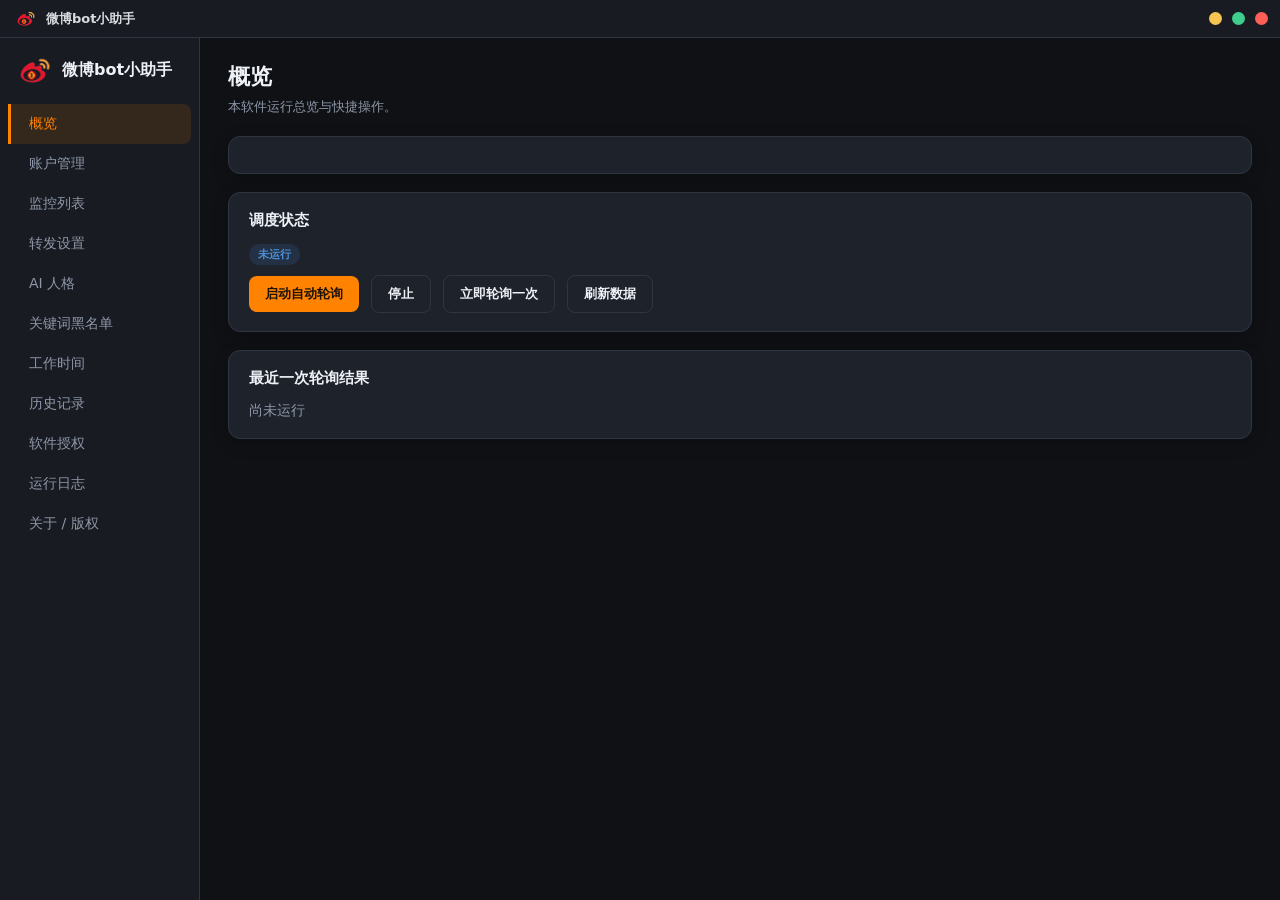
==== ui/index.html @ 836d01da "微博bot小助手" ====
<!DOCTYPE html>
<html lang="zh-CN">
<head>
<meta charset="utf-8">
<meta name="viewport" content="width=device-width, initial-scale=1">
<title>微博bot小助手</title>
<link rel="icon" type="image/png" href="logo.png">
<link rel="stylesheet" href="style.css">
</head>
<body>
<header id="titlebar">
  <div class="titlebar-drag">
    <img src="logo.png" class="titlebar-logo" alt="">
    <span class="titlebar-text">微博bot小助手</span>
  </div>
  <div class="window-controls">
    <span class="wbtn wbtn-min" title="最小化" onclick="windowMinimize()"></span>
    <span class="wbtn wbtn-max" title="最大化 / 还原" onclick="windowToggleMaximize()"></span>
    <span class="wbtn wbtn-close" title="关闭" onclick="windowClose()"></span>
  </div>
</header>
<div id="app">
  <aside id="sidebar">
    <div class="brand">
      <img src="logo.png" class="brand-logo" alt="logo">
      <div>微博bot小助手<small id="verLabel"></small></div>
    </div>
    <div class="nav-item active" data-view="overview">概览</div>
    <div class="nav-item" data-view="accounts">账户管理</div>
    <div class="nav-item" data-view="monitors">监控列表</div>
    <div class="nav-item" data-view="forward">转发设置</div>
    <div class="nav-item" data-view="ai">AI 人格</div>
    <div class="nav-item" data-view="blacklist">关键词黑名单</div>
    <div class="nav-item" data-view="schedule">工作时间</div>
    <div class="nav-item" data-view="history">历史记录</div>
    <div class="nav-item" data-view="license">软件授权</div>
    <div class="nav-item" data-view="logs">运行日志</div>
    <div class="nav-item" data-view="about">关于 / 版权</div>
    <div class="foot" id="copyLabel"></div>
  </aside>

  <main id="main">

    <!-- 概览 -->
    <section class="view active" id="view-overview">
      <h2>概览</h2>
      <p class="sub">本软件运行总览与快捷操作。</p>
      <div class="card">
        <div class="stat-grid" id="statGrid"></div>
      </div>
      <div class="card">
        <h3>调度状态</h3>
        <div class="row" style="margin-bottom:10px;">
          <span id="schedState" class="tag blue">未运行</span>
          <span class="muted" id="schedInfo"></span>
        </div>
        <div class="row">
          <button id="btnStart" onclick="startScheduler()">启动自动轮询</button>
          <button class="ghost" id="btnStop" onclick="stopScheduler()">停止</button>
          <button class="ghost" onclick="manualRun()">立即轮询一次</button>
          <button class="ghost" onclick="refreshAll()">刷新数据</button>
          <span id="licLine"></span>
        </div>
      </div>
      <div class="card">
        <h3>最近一次轮询结果</h3>
        <div id="lastResult" class="muted">尚未运行</div>
      </div>
    </section>

    <!-- 账户管理 -->
    <section class="view" id="view-accounts">
      <h2>账户管理</h2>
      <p class="sub">最多记录 5 个微博账户 Cookie。支持内置浏览器登录自动获取或系统浏览器手动粘贴。</p>
      <div class="card">
        <h3>添加账户</h3>
        <div class="row">
          <label class="field" style="flex:1; min-width:160px;">
            账户备注
            <input id="accName" placeholder="如：我的小号">
          </label>
          <label class="field" style="flex:3; min-width:300px;">
            Cookie（内置登录后自动填入，或手动粘贴）
            <textarea id="accCookie" placeholder="SUB=...; SUBP=...; 完整 Cookie 字符串"></textarea>
          </label>
        </div>
        <div class="row" style="margin-top:12px;">
          <button onclick="openBuiltinLogin()">内置浏览器登录</button>
          <button class="ghost" onclick="openSystemLogin()">系统浏览器登录</button>
          <button class="ghost" onclick="captureCookie()">从内置浏览器获取Cookie</button>
          <button class="ghost" onclick="closeLogin()">关闭登录窗口</button>
          <button onclick="addAccount()">添加账户</button>
        </div>
        <p class="help" id="loginHint">提示：点击「内置浏览器登录」后，在弹出窗口内完成微博登录，再点「获取Cookie」即可自动填入上方文本框。</p>
      </div>
      <div class="card">
        <h3>已记录账户（<span id="accCount">0</span>/5）</h3>
        <div class="row" style="margin-bottom:10px;">
          <button class="ghost" onclick="checkAllAccounts()">检测全部账户</button>
          <span class="muted" style="font-size:12px;">手动或自动（每 5 分钟）检测账户登录态与转发能力</span>
        </div>
        <table>
          <thead><tr><th>昵称（备注）</th><th>添加时间</th><th>最近使用</th><th>状态</th><th>检测时间</th><th>操作</th></tr></thead>
          <tbody id="accList"></tbody>
        </table>
      </div>
    </section>

    <!-- 监控列表 -->
    <section class="view" id="view-monitors">
      <h2>监控列表</h2>
      <p class="sub">填入微博 UID（如 https://weibo.com/u/5789387121 中的 5789387121）。监控数量无上限，添加后自动获取最新昵称并实时检测状态。</p>
      <div class="card">
        <div class="row" style="align-items:flex-end;">
          <label class="field" style="flex:2; min-width:260px;">
            微博 UID
            <input id="monUid" placeholder="例如 5789387121">
          </label>
          <button onclick="addMonitor()">添加监控</button>
          <button class="ghost" onclick="refreshMonitors()">刷新昵称/状态</button>
        </div>
      </div>

      <div class="card mon-refresh-bar">
        <div class="mon-refresh-inner">
          <label class="switch"><input type="checkbox" id="monAutoRefresh"><span class="slider"></span></label>
          <span class="mon-refresh-label">自动刷新昵称/状态</span>
          <span class="muted mon-refresh-hint">停留本页时按间隔自动刷新</span>
          <span style="flex:1;"></span>
          <div class="mon-refresh-input">
            <span class="mon-refresh-input-label">间隔</span>
            <input id="monRefreshMin" type="number" min="1" value="10">
            <span class="mon-refresh-input-unit">分钟</span>
          </div>
          <button class="ghost" onclick="saveMonAutoRefresh()">保存</button>
          <span id="monAutoState" class="muted" style="font-size:12px;"></span>
        </div>
      </div>
      <div class="card">
        <div class="mon-filter-bar">
          <div class="hist-filter-group">
            <label class="field hist-filter-keyword">关键词（昵称/UID）
              <input id="monKeyword" placeholder="输入关键词" oninput="applyMonFilter()">
            </label>
            <label class="field hist-filter-date">状态
              <select id="monStatus" onchange="applyMonFilter()">
                <option value="all">全部</option>
                <option value="online">在线</option>
                <option value="error">异常</option>
                <option value="unknown">未知</option>
              </select>
            </label>
            <label class="field hist-filter-check">
              <span class="hist-check-label">仅看置顶</span>
              <span class="hist-check-box"><input type="checkbox" id="monPinnedOnly" onchange="applyMonFilter()"></span>
            </label>
            <button class="ghost hist-filter-clear" onclick="clearMonFilters()">清空筛选</button>
          </div>
        </div>
        <h3 class="mon-count-title">监控对象（<span id="monCount">0</span>）</h3>
        <div id="monList" class="monitor-list"></div>
        <div id="monPagination" class="mon-pagination"></div>
      </div>
    </section>

    <!-- 转发设置 -->
    <section class="view" id="view-forward">
      <h2>转发设置</h2>
      <p class="sub">核心策略：每轮自动轮询会抓取所有监控对象的最新微博，若本轮存在新微博，则从中随机挑选一条进行转发。</p>
      <div class="card">
        <h3>轮询间隔</h3>
        <div class="row align-end">
          <label class="field" style="width:200px;">
            间隔（分钟）
            <input id="intervalMin" type="number" min="1" value="30">
          </label>
          <button onclick="saveInterval()">保存间隔</button>
        </div>
      </div>
      <div class="card">
        <h3>转发方式</h3>
        <div class="row" style="gap:24px;">
          <div class="row">
            <label class="switch"><input type="checkbox" id="aiSwitch"><span class="slider"></span></label>
            <div>
              <b>AI 增强转发</b>
              <div class="muted" style="font-size:12px;">开启后由内置轻量 AI 根据被转发内容生成转发文案</div>
            </div>
          </div>
          <div>
            <b>普通转发</b>
            <div class="muted" style="font-size:12px;">关闭 AI 时执行纯转发（不带文案）</div>
          </div>
        </div>
        <hr>
        <button onclick="saveForwardMode()">保存转发设置</button>
        <button class="ghost" onclick="forwardRandomNow()">立即转发（随机一条）</button>
        <span class="muted" style="font-size:12px; margin-left:6px;">随机挑选一个监控对象，转发其最新非置顶微博</span>
      </div>
    </section>

    <!-- AI 人格 -->
    <section class="view" id="view-ai">
      <h2>AI 转发人格</h2>
      <p class="sub">内置轻量化内容生成引擎（离线可用，无需联网大模型）。选择人格后，AI 将据此生成符合人设的转发文案。</p>

      <div class="card">
        <h3>选择当前人格</h3>
        <div id="personaList" class="persona-list"></div>
        <div class="row" style="margin-top:14px;">
          <button onclick="savePersona()">保存当前选择</button>
          <span class="muted" style="font-size:12px;">当前已选：<b id="currentPersonaLabel">—</b></span>
        </div>
      </div>

      <div class="card">
        <h3>实时预览</h3>
        <div class="row" style="align-items:stretch;">
          <label class="field" style="flex:1; min-width:260px;">原微博内容
            <textarea id="aiTest" placeholder="粘贴一段微博内容用于预览生成效果">今天开源了一个情感分析的小模型，效果意外地好，分享给大家～</textarea>
          </label>
          <div style="flex:1; min-width:260px; display:flex; flex-direction:column;">
            <label class="field" style="flex:1;">AI 生成转发文案
              <div id="aiPreview" class="ai-preview">点击「生成预览」查看效果</div>
            </label>
          </div>
        </div>
        <div class="row" style="margin-top:14px;">
          <button onclick="previewAI()">生成预览</button>
          <span class="muted" style="font-size:12px;">使用当前已选人格生成</span>
        </div>
      </div>

      <div class="card">
        <h3>自定义人格</h3>
        <p class="help" style="margin:-8px 0 12px;">创建属于你自己的转发风格。每行一条模板，可用 <span class="kbd">{k1}</span> <span class="kbd">{k2}</span> <span class="kbd">{k3}</span> 表示从原文抽取的关键词。</p>
        <div class="row align-end">
          <label class="field" style="width:220px;">人格名称
            <input id="custName" placeholder="如：毒舌点评 / 文艺青年">
          </label>
          <button class="ghost" onclick="saveCustom()">保存自定义人格</button>
        </div>
        <label class="field" style="margin-top:12px;">模板（每行一条，系统会随机挑选）
          <textarea id="custTpl" placeholder="看到{k1}，我只想说{k2}又来了。&#10;{k1}这件事，{k3}就挺离谱的。&#10;关于{k1}，我的评价是：{k2}。"></textarea>
        </label>
      </div>
    </section>

    <!-- 黑名单 -->
    <section class="view" id="view-blacklist">
      <h2>关键词黑名单</h2>
      <p class="sub">转发内容或原微博中出现以下任意关键词时，跳过该条微博不转发。</p>
      <div class="card">
        <div class="row">
          <label class="field" style="flex:1;">
            新增关键词
            <input id="blInput" placeholder="输入关键词后回车或点击添加">
          </label>
          <button onclick="addBlacklist()">添加</button>
        </div>
        <div class="chips" id="blChips" style="margin-top:12px;"></div>
        <button class="ghost" style="margin-top:12px;" onclick="saveBlacklist()">保存黑名单</button>
      </div>
    </section>

    <!-- 工作时间 -->
    <section class="view" id="view-schedule">
      <h2>工作时间</h2>
      <p class="sub">开启后，仅在设定时间段内执行轮询与转发，其余时间自动跳过。</p>
      <div class="card">
        <div class="row" style="justify-content:space-between; align-items:center; gap:16px; flex-wrap:wrap;">
          <div class="row" style="gap:12px;">
            <label class="switch"><input type="checkbox" id="whSwitch"><span class="slider"></span></label>
            <b style="font-size:15px;">启用工作时间限制</b>
          </div>
          <span id="whNow" class="tag blue">当前：—</span>
        </div>
        <hr>
        <div class="row" style="gap:20px; flex-wrap:wrap; align-items:flex-end;">
          <label class="field" style="width:160px;">开始时间
            <input id="whStart" type="time" value="09:00">
          </label>
          <span class="range-arrow">→</span>
          <label class="field" style="width:160px;">结束时间
            <input id="whEnd" type="time" value="23:00">
          </label>
          <button onclick="saveWorkingHours()">保存设置</button>
        </div>
        <div id="whBar" class="time-bar">
          <div class="time-bar-fill" id="whFill"></div>
          <div class="time-bar-now" id="whNowMark" title="当前时间"></div>
        </div>
        <p class="help" style="margin-top:12px;">支持跨天，例如 22:00 - 08:00 表示仅在夜间工作。保存后实时生效。</p>
      </div>
    </section>

    <!-- 历史记录 -->
    <section class="view" id="view-history">
      <h2>历史记录</h2>
      <p class="sub">被监控对象发过的微博（含文字与图片）、本软件转发记录均可查询、筛选、预览图片与导出。</p>
      <div class="card">
        <div class="row" style="margin-bottom:12px; border-bottom:1px solid var(--border); padding-bottom:12px;">
          <button class="ghost" id="btnHistMon" onclick="switchHist('monitored')">被监控微博</button>
          <button class="ghost" id="btnHistFwd" onclick="switchHist('forwards')">转发记录</button>
          <span style="flex:1;"></span>
          <button class="ghost" onclick="exportSelected()" id="btnExportSel" disabled>导出选中(<span id="selCount">0</span>)</button>
          <button class="ghost" onclick="exportFiltered()">导出当前筛选</button>
          <button class="ghost" onclick="exportAll()">导出全部(含图片)</button>
        </div>
        <div class="row" id="histFilters"></div>
      </div>
      <div class="card">
        <div class="hist-toolbar">
          <div class="hist-toolbar-left">
            <h3 id="histTitle">被监控对象发过的微博</h3>
            <label class="hist-select-all-inline">
              <input type="checkbox" id="selAll" onchange="selectAllToggle(this.checked)">
              <span>全选本页</span>
            </label>
          </div>
          <div class="hist-toolbar-right" id="histPagination"></div>
        </div>
        <div id="histBody"></div>
      </div>
    </section>

    <!-- 授权 -->
    <section class="view" id="view-license">
      <h2>软件授权</h2>
      <p class="sub">默认 7 天免费试用；试用期结束后需激活授权方可使用转发功能。</p>

      <div class="card lic-card" id="licStatusCard">
        <div class="lic-status-big">
          <div class="lic-icon" id="licIcon">🔒</div>
          <div class="lic-info">
            <div class="lic-title" id="licTitle">加载中…</div>
            <div class="lic-desc" id="licDesc">请稍候</div>
            <div class="lic-meta" id="licMeta"></div>
          </div>
        </div>
      </div>

      <div class="row" style="align-items:stretch; gap:16px; flex-wrap:wrap;">
        <div class="card" style="flex:1; min-width:320px;">
          <h3>获取授权</h3>
          <p class="help" style="margin:-8px 0 14px;">将 48 位特征码发送给作者，作者用授权机生成密钥后回发给你。</p>
          <label class="field" style="margin-bottom:12px;">本机特征码
            <textarea id="featCode" readonly rows="2" style="font-family:monospace; word-break:break-all;"></textarea>
          </label>
          <div class="row" style="gap:10px;">
            <button onclick="genFeatureCode()">重新生成</button>
            <button class="ghost" onclick="copyFeatureCode()">复制特征码</button>
          </div>
          <div class="muted" style="font-size:12px; margin-top:10px;" id="featValid"></div>
        </div>

        <div class="card" style="flex:1; min-width:320px;">
          <h3>激活授权</h3>
          <p class="help" style="margin:-8px 0 14px;">粘贴作者提供的密钥，点击激活；密钥与当前机器绑定。</p>
          <label class="field" style="margin-bottom:12px;">授权密钥
            <input id="licKey" placeholder="0000-0000-0000-0000-0000" style="font-family:monospace;">
          </label>
          <div class="row" style="gap:10px;">
            <button onclick="activateLicense()">激活</button>
            <button class="ghost danger" onclick="deactivateLicense()">清除授权</button>
          </div>
        </div>
      </div>
    </section>

    <!-- 图片预览浮层 -->
    <div id="imgOverlay" class="overlay" style="display:none;" onclick="closeImgPreview()">
      <div class="overlay-content" onclick="event.stopPropagation()">
        <button class="ghost" onclick="closeImgPreview()" style="float:right;">关闭</button>
        <div style="clear:both;"></div>
        <div id="imgPreviewBox"></div>
      </div>
    </div>

    <!-- 运行日志 -->
    <section class="view" id="view-logs">
      <h2>运行日志</h2>
      <p class="sub">软件运行过程中的操作与错误记录。</p>
      <div class="card">
        <div class="row">
          <button class="ghost" onclick="loadLogs()">刷新日志</button>
          <button class="ghost" onclick="exportKind('logs')">导出日志</button>
          <button class="ghost" onclick="clearLogView()">清空显示</button>
        </div>
        <div id="logView" class="log-box" style="margin-top:12px;"></div>
      </div>
    </section>

    <!-- 关于 -->
    <section class="view" id="view-about">
      <h2>关于 / 版权</h2>
      <p class="sub">软件信息、版权声明与使用须知。</p>
      <div id="aboutCard"></div>
    </section>

  </main>
</div>
<div class="toast" id="toast"></div>
<script src="app.js"></script>
</body>
</html>
---- ui/style.css ----
:root {
  --bg: #0f1115;
  --bg-soft: #181b21;
  --bg-card: #1e222b;
  --bg-input: #252a35;
  --border: #2f3542;
  --text: #eef1f6;
  --text-dim: #8e97a8;
  --accent: #ff8200;
  --accent-2: #4a90d9;
  --green: #3ecf8e;
  --red: #ff5f56;
  --yellow: #f5c451;
  --radius: 12px;
  --shadow: 0 4px 16px rgba(0,0,0,.25);
}
* { box-sizing: border-box; }
html, body {
  margin: 0; padding: 0; height: 100%;
  background: var(--bg); color: var(--text);
  font-family: "Segoe UI", "Microsoft YaHei", system-ui, sans-serif;
  font-size: 14px;
}

/* 滚动条 - 与暗色主题保持一致 */
::-webkit-scrollbar { width: 8px; height: 8px; }
::-webkit-scrollbar-track { background: var(--bg-soft); border-radius: 4px; }
::-webkit-scrollbar-thumb { background: var(--border); border-radius: 4px; }
::-webkit-scrollbar-thumb:hover { background: var(--text-dim); }
::-webkit-scrollbar-corner { background: var(--bg-soft); }
body { display: flex; flex-direction: column; height: 100vh; overflow: hidden; }
#app { display: flex; flex: 1; overflow: hidden; }

/* 标题栏（无边框窗口） */
#titlebar {
  height: 38px; flex-shrink: 0;
  background: var(--bg-soft); border-bottom: 1px solid var(--border);
  display: flex; align-items: center; justify-content: space-between;
  padding: 0 12px 0 16px;
  -webkit-app-region: drag; app-region: drag;
}
.titlebar-drag {
  display: flex; align-items: center; gap: 10px;
  color: var(--text); font-size: 13px; font-weight: 600;
  -webkit-app-region: drag; app-region: drag;
  user-select: none;
}
.titlebar-logo { width: 20px; height: 20px; border-radius: 5px; pointer-events: none; }
.titlebar-text { opacity: .9; pointer-events: none; user-select: none; }
.window-controls {
  display: flex; align-items: center; gap: 10px;
  -webkit-app-region: no-drag; app-region: no-drag;
}
.wbtn {
  width: 13px; height: 13px; border-radius: 50%; cursor: pointer;
  transition: .15s; position: relative;
  -webkit-app-region: no-drag; app-region: no-drag;
  display: flex; align-items: center; justify-content: center;
}
.wbtn::after {
  content: ""; position: absolute; inset: 0; border-radius: 50%;
  background: rgba(0,0,0,.25); opacity: 0; transition: .15s;
}
.wbtn:hover::after { opacity: 1; }
.wbtn::before {
  content: ""; position: relative; z-index: 1;
  color: rgba(0,0,0,.7); font-size: 10px; line-height: 1;
  font-weight: 700; opacity: 0; transition: .15s;
  text-align: center;
}
.wbtn:hover::before { opacity: 1; }
.wbtn-min { background: #f5c451; }
.wbtn-min::before { content: "−"; margin-top: 1px; }
.wbtn-max { background: #3ecf8e; }
.wbtn-max::before { content: "+"; }
.wbtn-close { background: #ff5f56; }
.wbtn-close::before { content: "×"; margin-top: -1px; }

/* 主体区域明确不可拖，确保文本可被选择 */
#main { flex: 1; overflow-y: auto; padding: 24px 28px; -webkit-app-region: no-drag; app-region: no-drag; }


/* 侧边栏 */
#sidebar {
  width: 200px; background: var(--bg-soft); border-right: 1px solid var(--border);
  display: flex; flex-direction: column; padding: 16px 0; flex-shrink: 0;
  overflow-y: auto;
}
#sidebar .brand {
  display: flex; align-items: center; gap: 10px;
  font-size: 16px; font-weight: 700; color: var(--text);
  padding: 0 18px 16px; line-height: 1.25;
}
#sidebar .brand-logo { width: 34px; height: 34px; flex-shrink: 0; border-radius: 8px; }
#sidebar .brand small { display: block; color: var(--text-dim); font-size: 11px; font-weight: 400; margin-top: 2px; }
.nav-item {
  padding: 11px 18px; cursor: pointer; color: var(--text-dim);
  border-left: 3px solid transparent; user-select: none;
  transition: .15s; margin: 0 8px; border-radius: 0 8px 8px 0;
}
.nav-item:hover { background: rgba(255,130,0,.08); color: var(--text); }
.nav-item.active { color: var(--accent); border-left-color: var(--accent); background: rgba(255,130,0,.12); }
#sidebar .foot { margin-top: auto; padding: 12px 18px; color: var(--text-dim); font-size: 11px; line-height: 1.5; }

/* 主区域 */
#main { flex: 1; overflow-y: auto; padding: 24px 28px; }
.view { display: none; animation: fadeIn .2s ease; }
.view.active { display: block; }
@keyframes fadeIn { from { opacity: 0; transform: translateY(6px); } to { opacity: 1; transform: translateY(0); } }
h2 { margin: 0 0 6px; font-size: 22px; font-weight: 700; }
.sub { color: var(--text-dim); margin: 0 0 20px; font-size: 13px; }

.card {
  background: var(--bg-card); border: 1px solid var(--border);
  border-radius: var(--radius); padding: 18px 20px; margin-bottom: 18px;
  box-shadow: var(--shadow);
}
.card h3 { margin: 0 0 14px; font-size: 15px; font-weight: 600; color: var(--text); }
.card h3 + .row, .card h3 + .help { margin-top: 0; }
.row { display: flex; gap: 12px; flex-wrap: wrap; align-items: center; }
.row.end { justify-content: flex-end; }
.row.align-end { align-items: flex-end; }
.row.between { justify-content: space-between; }
label.field { display: flex; flex-direction: column; gap: 6px; font-size: 12px; color: var(--text-dim); font-weight: 500; }
input, select, textarea {
  background: var(--bg-input); border: 1px solid var(--border); color: var(--text);
  border-radius: 8px; padding: 9px 11px; font-size: 13px; font-family: inherit; width: 100%;
  transition: .15s;
}
textarea { resize: vertical; min-height: 80px; line-height: 1.5; }
input:focus, select:focus, textarea:focus { outline: none; border-color: var(--accent); box-shadow: 0 0 0 3px rgba(255,130,0,.12); }
button {
  background: var(--accent); color: #1a1205; border: none; border-radius: 8px;
  padding: 9px 16px; font-size: 13px; font-weight: 600; cursor: pointer; font-family: inherit;
  transition: .15s; white-space: nowrap;
}
button:hover { filter: brightness(1.1); transform: translateY(-1px); }
button:active { transform: translateY(0); }
button.ghost { background: transparent; color: var(--text); border: 1px solid var(--border); }
button.ghost:hover { background: rgba(255,255,255,.05); border-color: var(--accent); color: var(--accent); }
button.active { background: var(--accent); color: #1a1205; border-color: var(--accent); }
button.danger { background: var(--red); color: #fff; }
button.danger:hover { filter: brightness(1.15); }
button.small { padding: 5px 11px; font-size: 12px; border-radius: 6px; }
button:disabled { opacity: .45; cursor: not-allowed; transform: none; filter: none; }

.switch { position: relative; width: 46px; height: 24px; flex-shrink: 0; }
.switch input { display: none; }
.slider {
  position: absolute; inset: 0; background: var(--bg-input); border-radius: 24px;
  border: 1px solid var(--border); transition: .2s; cursor: pointer;
}
.slider::before {
  content: ""; position: absolute; height: 18px; width: 18px; left: 2px; top: 2px;
  background: var(--text-dim); border-radius: 50%; transition: .2s;
}
.switch input:checked + .slider { background: var(--accent); border-color: var(--accent); }
.switch input:checked + .slider::before { transform: translateX(22px); background: #1a1205; }

/* 表格 */
table { width: 100%; border-collapse: separate; border-spacing: 0; font-size: 13px; }
th, td { text-align: left; padding: 10px 12px; border-bottom: 1px solid var(--border); vertical-align: top; }
th { color: var(--text-dim); font-weight: 600; background: rgba(255,255,255,.02); }
tr:hover td { background: rgba(255,255,255,.03); }
tr:last-child td { border-bottom: none; }

.tag { display: inline-block; padding: 3px 9px; border-radius: 20px; font-size: 11px; font-weight: 600; }
.tag.green { background: rgba(62,207,142,.14); color: var(--green); }
.tag.red { background: rgba(255,95,86,.14); color: var(--red); }
.tag.yellow { background: rgba(245,196,81,.14); color: var(--yellow); }
.tag.blue { background: rgba(74,144,217,.14); color: var(--accent-2); }
.muted { color: var(--text-dim); }
.empty { color: var(--text-dim); padding: 28px; text-align: center; font-size: 13px; }

/* 概览统计 */
.stat-grid { display: grid; grid-template-columns: repeat(4, 1fr); gap: 14px; }
.stat { background: rgba(255,255,255,.03); border: 1px solid var(--border); border-radius: var(--radius); padding: 16px; transition: .15s; }
.stat:hover { background: rgba(255,255,255,.06); border-color: rgba(255,130,0,.3); }
.stat .num { font-size: 28px; font-weight: 700; color: var(--accent); }
.stat .lbl { color: var(--text-dim); font-size: 12px; margin-top: 6px; }

.log-box { background: #0c0e12; border: 1px solid var(--border); border-radius: 8px; padding: 12px; font-family: "Consolas", "SFMono-Regular", monospace; font-size: 12px; min-height: 120px; max-height: 460px; overflow-y: auto; white-space: pre-wrap; line-height: 1.6; }
.kbd { background: var(--bg-input); border: 1px solid var(--border); border-radius: 5px; padding: 1px 6px; font-size: 12px; }
.toast {
  position: fixed; bottom: 24px; left: 50%; transform: translateX(-50%);
  background: var(--bg-card); border: 1px solid var(--border); color: var(--text);
  padding: 11px 20px; border-radius: 8px; opacity: 0; transition: .25s; pointer-events: none; z-index: 99;
  box-shadow: var(--shadow);
}
.toast.show { opacity: 1; }
.toast.err { border-color: var(--red); }
.toast.ok { border-color: var(--green); }
.help { font-size: 12px; color: var(--text-dim); line-height: 1.7; }
.overlay { position: fixed; inset: 0; background: rgba(0,0,0,.75); z-index: 100; display: flex; align-items: center; justify-content: center; }
.overlay-content { background: var(--bg-card); border: 1px solid var(--border); border-radius: var(--radius); padding: 16px; max-width: 90vw; max-height: 90vh; overflow: auto; box-shadow: var(--shadow); }
.thumb { width: 52px; height: 52px; object-fit: cover; border-radius: 6px; cursor: pointer; border: 1px solid var(--border); margin-right: 5px; transition: .15s; }
.thumb:hover { transform: scale(1.05); border-color: var(--accent); }
#imgPreviewBox img { max-width: 100%; max-height: 80vh; display: block; margin-bottom: 8px; border-radius: 8px; }
.chips { display: flex; flex-wrap: wrap; gap: 8px; }
.chip { background: rgba(255,130,0,.1); border: 1px solid rgba(255,130,0,.25); border-radius: 20px; padding: 4px 12px; font-size: 12px; display: flex; gap: 7px; align-items: center; color: var(--text); }
.chip button { background: none; border: none; color: var(--red); padding: 0; font-size: 14px; cursor: pointer; }
hr { border: none; border-top: 1px solid var(--border); margin: 16px 0; }

/* 分页 */
#pageSize { padding: 5px 8px; min-height: 32px; }

/* AI 人格 */
.persona-group { margin-bottom: 14px; }
.persona-group:last-child { margin-bottom: 0; }
.persona-group-title { font-size: 12px; color: var(--text-dim); margin-bottom: 8px; font-weight: 600; }
.persona-grid { display: grid; grid-template-columns: repeat(auto-fill, minmax(120px, 1fr)); gap: 10px; }
.persona-card {
  background: rgba(255,255,255,.03); border: 1px solid var(--border); border-radius: 10px;
  padding: 12px 10px; text-align: center; cursor: pointer; transition: .15s;
  display: flex; align-items: center; justify-content: center; min-height: 56px;
}
.persona-card:hover { background: rgba(255,130,0,.08); border-color: rgba(255,130,0,.4); }
.persona-card.active { background: rgba(255,130,0,.14); border-color: var(--accent); color: var(--accent); }
.persona-name { font-size: 14px; font-weight: 600; }
.ai-preview {
  flex: 1; background: var(--bg-input); border: 1px solid var(--border); border-radius: 8px;
  padding: 11px; font-size: 13px; line-height: 1.6; color: var(--text-dim); min-height: 80px;
  white-space: pre-wrap; overflow-y: auto;
}
.ai-preview.has-content { color: var(--text); }

/* 授权 */
.lic-card {
  padding: 0; overflow: hidden;
  border-left: 4px solid var(--border);
}
.lic-card.lic-green { border-left-color: var(--green); }
.lic-card.lic-yellow { border-left-color: var(--yellow); }
.lic-card.lic-red { border-left-color: var(--red); }
.lic-status-big {
  display: flex; align-items: center; gap: 18px;
  padding: 22px 24px;
}
.lic-icon {
  width: 56px; height: 56px; flex-shrink: 0;
  border-radius: 50%; background: rgba(255,255,255,.06);
  display: flex; align-items: center; justify-content: center;
  font-size: 24px;
}
.lic-info { flex: 1; min-width: 0; }
.lic-title { font-size: 18px; font-weight: 700; color: var(--text); margin-bottom: 4px; }
.lic-desc { font-size: 13px; color: var(--text-dim); margin-bottom: 8px; }
.lic-meta { display: inline-block; font-size: 12px; font-weight: 600; padding: 3px 10px; border-radius: 20px; }
.lic-meta.green { background: rgba(62,207,142,.14); color: var(--green); }
.lic-meta.yellow { background: rgba(245,196,81,.14); color: var(--yellow); }
.lic-meta.red { background: rgba(255,95,86,.14); color: var(--red); }
#featCode { font-size: 12px; line-height: 1.5; }

/* 监控列表 - 自动刷新工具条 */
.mon-refresh-bar { padding: 12px 16px; }
.mon-refresh-inner {
  display: flex; align-items: center; gap: 12px; flex-wrap: wrap;
}
.mon-refresh-label { font-size: 14px; font-weight: 600; color: var(--text); }
.mon-refresh-hint { font-size: 12px; }
.mon-refresh-input {
  display: inline-flex; align-items: center; gap: 6px;
  background: var(--bg-input); border: 1px solid var(--border);
  border-radius: 8px; padding: 2px 8px; height: 34px;
}
.mon-refresh-input-label, .mon-refresh-input-unit {
  font-size: 12px; color: var(--text-dim); user-select: none;
}
.mon-refresh-input input {
  width: 48px; min-width: 48px; text-align: center;
  background: transparent; border: none; padding: 0;
  font-size: 13px; color: var(--text); height: 100%;
}
.mon-refresh-input input:focus { outline: none; box-shadow: none; }
.mon-refresh-inner .field { margin: 0; }
.mon-refresh-inner .field input { padding: 6px 8px; min-height: 32px; }

/* 历史记录 - 筛选栏 */
.hist-filters { margin-bottom: 0; }
.hist-filter-group {
  display: flex;
  align-items: flex-end;
  gap: 12px;
  flex-wrap: wrap;
  width: 100%;
}
.hist-filter-keyword { flex: 1; min-width: 180px; }
.hist-filter-date { width: 140px; }
.hist-filter-check {
  width: 82px;
  display: flex;
  flex-direction: column;
  gap: 7px;
}
.hist-check-label {
  font-size: 12px;
  color: var(--text-dim);
  font-weight: 500;
  line-height: 1;
}
.hist-check-box {
  display: flex;
  align-items: center;
  height: 36px;
}
.hist-check-box input {
  width: auto;
  cursor: pointer;
  transform: scale(1.15);
}
.hist-filter-clear {
  height: 36px;
  padding: 0 14px;
}

/* 历史记录 - 工具栏 */
.hist-toolbar {
  display: flex;
  align-items: center;
  justify-content: space-between;
  gap: 16px;
  margin-bottom: 14px;
  min-height: 34px;
}
.hist-toolbar-left {
  display: flex;
  align-items: center;
  gap: 14px;
  flex-shrink: 0;
}
.hist-toolbar-left h3 {
  margin: 0;
  font-size: 15px;
  font-weight: 600;
  white-space: nowrap;
}
.hist-select-all-inline {
  display: inline-flex;
  align-items: center;
  gap: 6px;
  font-size: 12px;
  color: var(--text-dim);
  cursor: pointer;
  white-space: nowrap;
  flex-shrink: 0;
}
.hist-select-all-inline input { width: auto; cursor: pointer; }

.hist-toolbar-right {
  display: flex;
  align-items: center;
  gap: 10px;
  flex-wrap: nowrap;
  flex-shrink: 0;
}

/* 历史记录 - 分页控件紧凑化 */
.page-size-group, .page-nav-group, .page-jump-group {
  display: inline-flex;
  align-items: center;
  gap: 4px;
  flex-shrink: 0;
}
.page-size-group .page-size-btn {
  min-width: 34px;
  padding: 4px 7px;
  font-size: 12px;
}
.page-size-group .page-size-btn.active {
  background: var(--accent); color: #1a1205; border-color: var(--accent);
}
.page-info {
  font-size: 12px;
  white-space: nowrap;
  min-width: 110px;
  text-align: center;
}
#customPageWrap {
  display: inline-flex;
  align-items: center;
  gap: 4px;
  flex-shrink: 0;
}
#customPageWrap input {
  width: 52px;
  padding: 4px 6px;
  min-height: 28px;
  text-align: center;
  font-size: 12px;
}
.page-jump-group input {
  width: 48px;
  padding: 4px 6px;
  min-height: 28px;
  text-align: center;
  font-size: 12px;
}
.hist-toolbar-right button {
  padding: 4px 9px;
  font-size: 12px;
  min-height: 28px;
}

/* 工作时间条 */
.range-arrow { color: var(--text-dim); font-size: 20px; padding-bottom: 6px; }
.time-bar {
  position: relative; height: 26px; margin-top: 16px; border-radius: 8px;
  background: repeating-linear-gradient(90deg, var(--bg-input) 0, var(--bg-input) calc(100%/24 - 1px), var(--border) calc(100%/24 - 1px), var(--border) calc(100%/24));
  overflow: hidden;
}
.time-bar-fill {
  position: absolute; top: 0; height: 100%; background: var(--accent); opacity: .55;
}
.time-bar-now {
  position: absolute; top: -3px; width: 2px; height: calc(100% + 6px);
  background: var(--green); box-shadow: 0 0 6px var(--green);
}
.time-bar-now::after {
  content: ""; position: absolute; top: -4px; left: -3px; width: 8px; height: 8px;
  border-radius: 50%; background: var(--green);
}

/* 自定义人格删除按钮 */
.persona-card { position: relative; }
.persona-del {
  position: absolute; top: 4px; right: 6px; width: 20px; height: 20px; padding: 0;
  border-radius: 50%; background: rgba(255,95,86,.15); color: var(--red);
  border: 1px solid rgba(255,95,86,.4); font-size: 14px; line-height: 1; opacity: 0;
}
.persona-card:hover .persona-del { opacity: 1; }
.persona-del:hover { background: var(--red); color: #fff; }

/* 历史记录复选列 */
.col-chk { width: 38px; text-align: center; }
.col-chk input { width: auto; display: inline-block; cursor: pointer; }
th.col-chk { text-align: center; }
.col-content { max-width: 420px; }

/* 历史记录 - 卡片式 */
.hist-list { display: flex; flex-direction: column; gap: 12px; }
.hist-select-all {
  display: flex; align-items: center; gap: 8px;
  font-size: 12px; color: var(--text-dim); padding: 0 4px;
}
.hist-select-all input { width: auto; cursor: pointer; }
.hist-card {
  background: rgba(255,255,255,.03); border: 1px solid var(--border);
  border-radius: 12px; padding: 16px;
  transition: .15s;
}
.hist-card:hover { background: rgba(255,255,255,.06); border-color: rgba(255,130,0,.25); }
.hist-card-hd {
  display: flex; align-items: center; gap: 12px; margin-bottom: 12px;
}
.hist-avatar {
  width: 38px; height: 38px; flex-shrink: 0;
  border-radius: 50%; background: linear-gradient(135deg, var(--accent-2), #2b6cb0);
  display: flex; align-items: center; justify-content: center;
  font-size: 15px; font-weight: 700; color: #fff;
  object-fit: cover; border: 1px solid var(--border);
}
.hist-avatar-img { background: var(--bg-input); }
.hist-avatar-fallback {
  background: linear-gradient(135deg, var(--accent-2), #2b6cb0) !important;
  color: #fff;
  text-align: center; line-height: 38px;
  font-size: 15px; font-weight: 700;
}
.hist-card-title { flex: 1; min-width: 0; }
.hist-name { font-size: 14px; font-weight: 600; color: var(--text); }
.hist-name .muted { font-weight: 400; font-size: 12px; }
.hist-time { font-size: 11px; margin-top: 2px; }
.hist-chk { display: flex; align-items: center; }
.hist-chk input { width: auto; cursor: pointer; transform: scale(1.1); }
.hist-card-body { padding-left: 50px; }
.hist-section { margin-bottom: 12px; }
.hist-section:last-child { margin-bottom: 0; }
.hist-section-label { font-size: 11px; font-weight: 600; margin-bottom: 4px; text-transform: uppercase; letter-spacing: .5px; }
.hist-content { font-size: 13px; line-height: 1.7; color: var(--text); word-break: break-word; white-space: pre-wrap; }
.hist-card-ft {
  display: flex; align-items: center; gap: 8px;
  margin-top: 12px; padding-left: 50px;
}
.hist-card-body .thumb { margin-top: 10px; }

/* 监控列表 - 卡片式 */
.monitor-list { display: flex; flex-direction: column; gap: 10px; }
.mon-item {
  display: flex; align-items: center; gap: 14px;
  background: rgba(255,255,255,.03); border: 1px solid var(--border);
  border-radius: 10px; padding: 14px 16px;
  transition: .15s;
}
.mon-item:hover { background: rgba(255,255,255,.06); border-color: rgba(255,130,0,.3); }
.mon-avatar {
  width: 44px; height: 44px; flex-shrink: 0;
  border-radius: 50%; background: linear-gradient(135deg, var(--accent), #ff5500);
  display: flex; align-items: center; justify-content: center;
  font-size: 18px; font-weight: 700; color: #fff;
  object-fit: cover; border: 1px solid var(--border);
}
.mon-avatar-fallback {
  text-align: center; line-height: 44px;
}

/* 关于 / 版权页面 */
.about-hero {
  display: flex; align-items: center; gap: 16px;
  padding: 16px 18px; margin-bottom: 12px;
  background: linear-gradient(135deg, rgba(255,130,0,.08), rgba(74,144,217,.06));
}
.about-logo { width: 48px; height: 48px; border-radius: 12px; box-shadow: 0 4px 12px rgba(0,0,0,.25); }
.about-hero-info { flex: 1; min-width: 0; }
.about-name { font-size: 18px; font-weight: 700; color: var(--text); margin-bottom: 2px; }
.about-version { font-size: 12px; color: var(--accent); font-weight: 600; margin-bottom: 3px; }
.about-copy { font-size: 11px; color: var(--text-dim); }
.about-grid {
  display: grid; grid-template-columns: repeat(2, 1fr); gap: 10px;
  margin-bottom: 12px;
}
.about-tile {
  display: flex; flex-direction: column; gap: 5px;
  padding: 12px 14px; transition: .15s;
}
.about-tile:hover { border-color: rgba(255,130,0,.3); }
.about-tile-icon { font-size: 18px; line-height: 1; }
.about-tile-title { font-size: 13px; font-weight: 700; color: var(--text); }
.about-tile-desc { font-size: 11px; color: var(--text-dim); line-height: 1.5; }
.about-notice {
  display: grid;
  grid-template-columns: 1fr 1fr;
  gap: 16px;
  margin-bottom: 0;
  padding: 14px 16px;
}
.about-notice h4 {
  margin: 0 0 6px;
  font-size: 12px;
  font-weight: 700;
  color: var(--text);
}
.about-notice ul {
  margin: 0;
  padding-left: 14px;
  color: var(--text-dim);
  font-size: 11px;
  line-height: 1.55;
}
.about-notice li { margin-bottom: 3px; }
.about-notice .disclaimer-col {
  border-left: 3px solid var(--yellow);
  padding-left: 12px;
  background: rgba(245,196,81,.04);
  border-radius: 0 8px 8px 0;
}
.about-notice .disclaimer-col h4 { color: var(--yellow); }
.about-notice .disclaimer-col p {
  margin: 0;
  font-size: 11px;
  color: var(--text-dim);
  line-height: 1.55;
}
.mon-body { flex: 1; min-width: 0; }
.mon-head { display: flex; align-items: baseline; gap: 8px; flex-wrap: wrap; margin-bottom: 5px; }
.mon-name { font-size: 15px; font-weight: 600; color: var(--text); }
.mon-uid { font-size: 12px; }
.mon-preview { font-size: 13px; line-height: 1.5; overflow: hidden; text-overflow: ellipsis; white-space: nowrap; margin-bottom: 4px; }
.mon-meta { font-size: 11px; }
.mon-actions { display: flex; flex-direction: column; align-items: flex-end; gap: 8px; flex-shrink: 0; }
.mon-status { display: inline-flex; align-items: center; gap: 5px; font-size: 12px; font-weight: 600; }
.mon-status i { width: 8px; height: 8px; border-radius: 50%; }
.mon-status.online { color: var(--green); }
.mon-status.online i { background: var(--green); box-shadow: 0 0 6px var(--green); }
.mon-status.error { color: var(--red); }
.mon-status.error i { background: var(--red); box-shadow: 0 0 6px var(--red); }
.mon-status.unknown { color: var(--yellow); }
.mon-status.unknown i { background: var(--yellow); box-shadow: 0 0 6px var(--yellow); }

/* 监控列表 - 筛选栏 */
.mon-filter-bar { margin-bottom: 12px; }
.mon-filter-bar .hist-filter-group { margin-bottom: 0; }
.mon-count-title { margin: 4px 0 12px; font-size: 15px; font-weight: 600; }

/* 监控列表 - 分页 */
.mon-pagination {
  display: flex;
  align-items: center;
  gap: 12px;
  flex-wrap: wrap;
  margin-top: 14px;
  padding-top: 12px;
  border-top: 1px solid var(--border);
}
.mon-pagination #monCustomPageWrap {
  display: inline-flex;
  align-items: center;
  gap: 4px;
  flex-shrink: 0;
}
.mon-pagination #monCustomPageWrap input {
  width: 52px;
  padding: 4px 6px;
  min-height: 28px;
  text-align: center;
  font-size: 12px;
}

/* 监控对象 - 置顶视觉 */
.mon-item.mon-pinned {
  background: linear-gradient(135deg, rgba(255,130,0,.10), rgba(255,130,0,.03));
  border-color: rgba(255,130,0,.45);
  box-shadow: 0 0 0 1px rgba(255,130,0,.12), 0 2px 10px rgba(255,130,0,.08);
}
.mon-item.mon-pinned:hover { border-color: rgba(255,130,0,.6); }
.mon-pin-icon {
  font-size: 13px;
  line-height: 1;
  filter: drop-shadow(0 0 2px rgba(255,130,0,.5));
  flex-shrink: 0;
}
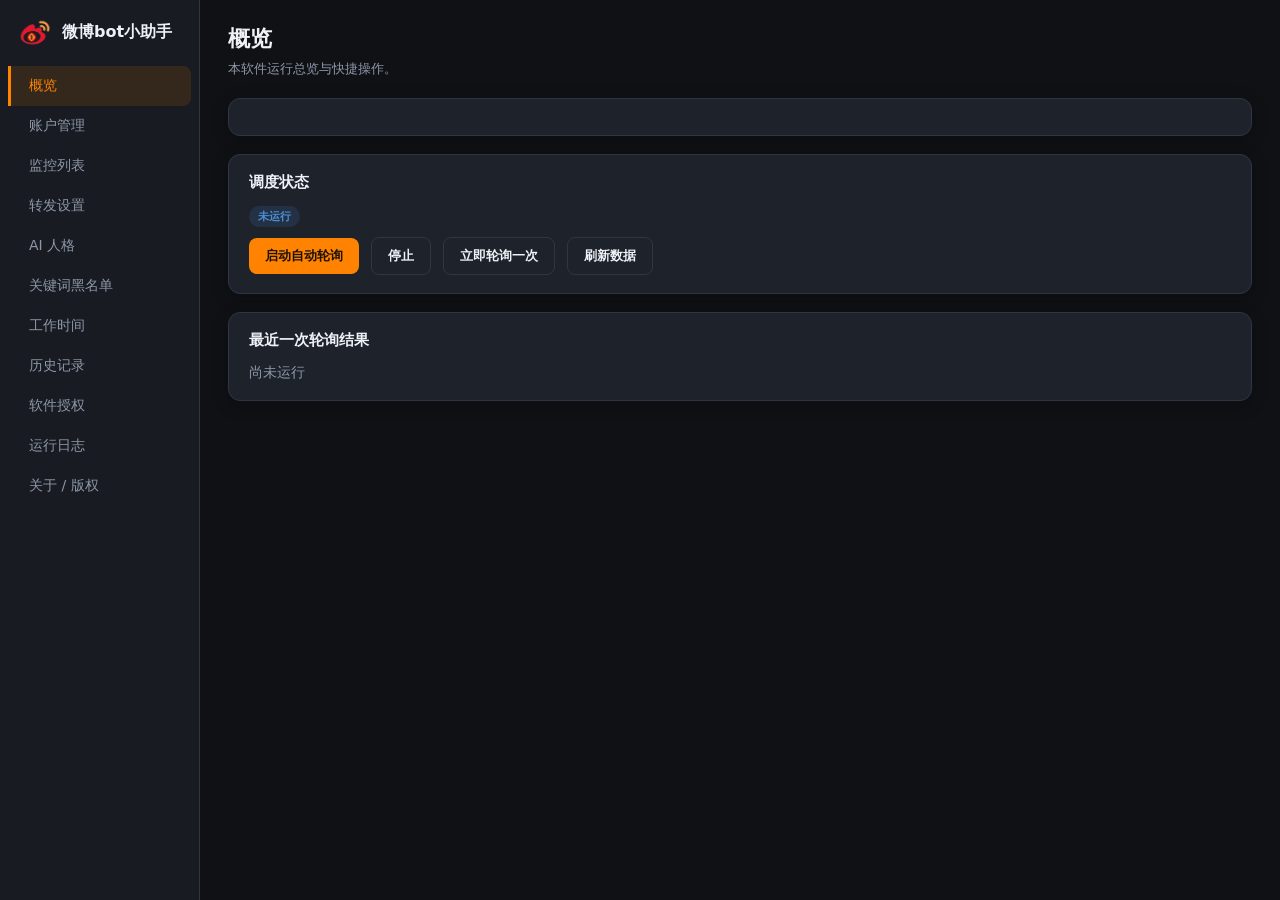
==== commit f74d85ff: "微博bot小助手" ====
--- a/ui/index.html
+++ b/ui/index.html
@@ -8,17 +8,6 @@
 <link rel="stylesheet" href="style.css">
 </head>
 <body>
-<header id="titlebar">
-  <div class="titlebar-drag">
-    <img src="logo.png" class="titlebar-logo" alt="">
-    <span class="titlebar-text">微博bot小助手</span>
-  </div>
-  <div class="window-controls">
-    <span class="wbtn wbtn-min" title="最小化" onclick="windowMinimize()"></span>
-    <span class="wbtn wbtn-max" title="最大化 / 还原" onclick="windowToggleMaximize()"></span>
-    <span class="wbtn wbtn-close" title="关闭" onclick="windowClose()"></span>
-  </div>
-</header>
 <div id="app">
   <aside id="sidebar">
     <div class="brand">
--- a/ui/style.css
+++ b/ui/style.css
@@ -20,6 +20,9 @@
   background: var(--bg); color: var(--text);
   font-family: "Segoe UI", "Microsoft YaHei", system-ui, sans-serif;
   font-size: 14px;
+  /* 默认整个页面不可被 OS 当作拖动区，确保主体区域的文字可自由选中复制；
+     窗口拖动改由 JS（window_move）在标题栏独占处理，避免 CSS app-region 不可靠导致的误拖动。 */
+  -webkit-app-region: no-drag; app-region: no-drag;
 }
 
 /* 滚动条 - 与暗色主题保持一致 */
@@ -31,18 +34,22 @@
 body { display: flex; flex-direction: column; height: 100vh; overflow: hidden; }
 #app { display: flex; flex: 1; overflow: hidden; }
 
-/* 标题栏（无边框窗口） */
+/* 标题栏（无边框窗口）
+   说明：本软件窗口拖动不依赖 CSS app-region（edgechromium 后端支持不稳定，
+   会导致主体区域被误判为可拖动），而是完全由 JS 在标题栏 mousedown 监听里
+   调用后端 window_move 实现。此处仅保留 no-drag，确保标题栏空白处也不触发
+   OS 默认拖动，避免与 JS 拖动逻辑冲突。 */
 #titlebar {
   height: 38px; flex-shrink: 0;
   background: var(--bg-soft); border-bottom: 1px solid var(--border);
   display: flex; align-items: center; justify-content: space-between;
   padding: 0 12px 0 16px;
-  -webkit-app-region: drag; app-region: drag;
+  -webkit-app-region: no-drag; app-region: no-drag;
 }
 .titlebar-drag {
   display: flex; align-items: center; gap: 10px;
   color: var(--text); font-size: 13px; font-weight: 600;
-  -webkit-app-region: drag; app-region: drag;
+  -webkit-app-region: no-drag; app-region: no-drag;
   user-select: none;
 }
 .titlebar-logo { width: 20px; height: 20px; border-radius: 5px; pointer-events: none; }
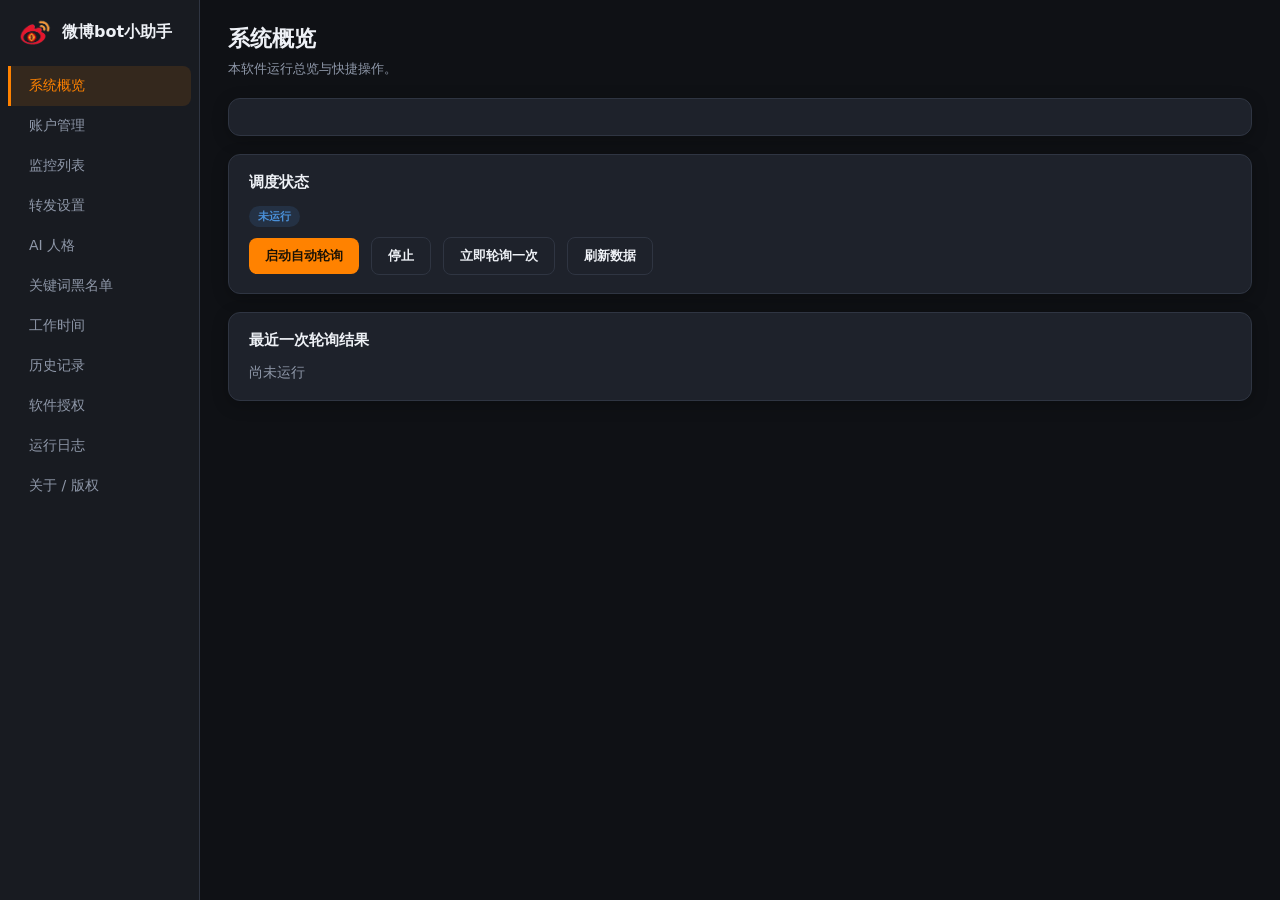
==== commit 3b4f3337: "微博bot小助手" ====
--- a/ui/index.html
+++ b/ui/index.html
@@ -14,7 +14,7 @@
       <img src="logo.png" class="brand-logo" alt="logo">
       <div>微博bot小助手<small id="verLabel"></small></div>
     </div>
-    <div class="nav-item active" data-view="overview">概览</div>
+    <div class="nav-item active" data-view="overview">系统概览</div>
     <div class="nav-item" data-view="accounts">账户管理</div>
     <div class="nav-item" data-view="monitors">监控列表</div>
     <div class="nav-item" data-view="forward">转发设置</div>
@@ -25,14 +25,14 @@
     <div class="nav-item" data-view="license">软件授权</div>
     <div class="nav-item" data-view="logs">运行日志</div>
     <div class="nav-item" data-view="about">关于 / 版权</div>
-    <div class="foot" id="copyLabel"></div>
+    <div class="foot" id="copyLabel" style="cursor:pointer;" title="点击打开 GitHub 仓库"></div>
   </aside>
 
   <main id="main">
 
     <!-- 概览 -->
     <section class="view active" id="view-overview">
-      <h2>概览</h2>
+      <h2>系统概览</h2>
       <p class="sub">本软件运行总览与快捷操作。</p>
       <div class="card">
         <div class="stat-grid" id="statGrid"></div>
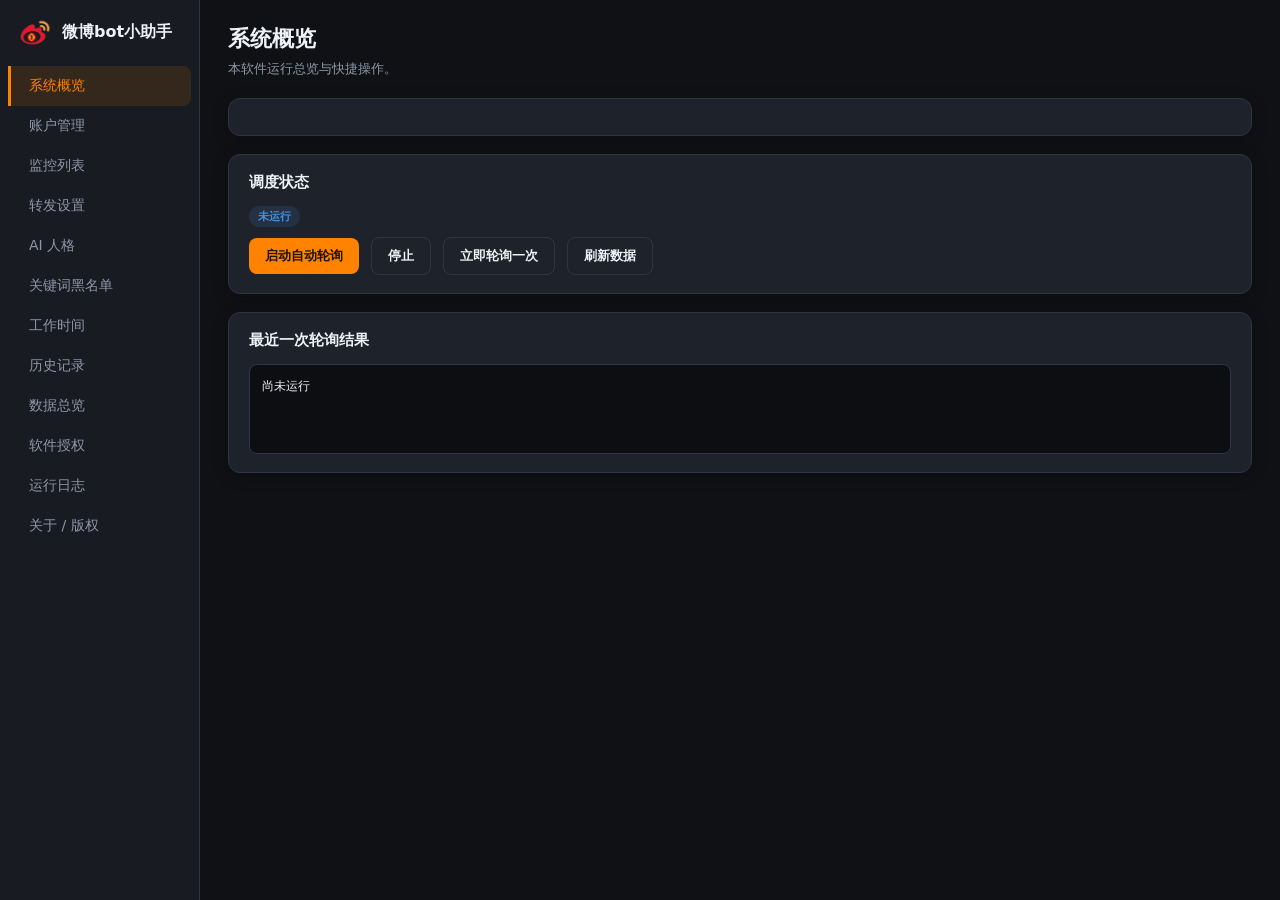
==== commit 3004f2e5: "微博bot小助手" ====
--- a/ui/index.html
+++ b/ui/index.html
@@ -22,6 +22,7 @@
     <div class="nav-item" data-view="blacklist">关键词黑名单</div>
     <div class="nav-item" data-view="schedule">工作时间</div>
     <div class="nav-item" data-view="history">历史记录</div>
+    <div class="nav-item" data-view="dataoverview">数据总览</div>
     <div class="nav-item" data-view="license">软件授权</div>
     <div class="nav-item" data-view="logs">运行日志</div>
     <div class="nav-item" data-view="about">关于 / 版权</div>
@@ -53,7 +54,7 @@
       </div>
       <div class="card">
         <h3>最近一次轮询结果</h3>
-        <div id="lastResult" class="muted">尚未运行</div>
+        <div id="lastResult" class="log-box last-result-box">尚未运行</div>
       </div>
     </section>
 
@@ -147,8 +148,8 @@
           </div>
         </div>
         <h3 class="mon-count-title">监控对象（<span id="monCount">0</span>）</h3>
+        <div id="monPagination" class="mon-pagination mon-pagination-top"></div>
         <div id="monList" class="monitor-list"></div>
-        <div id="monPagination" class="mon-pagination"></div>
       </div>
     </section>
 
@@ -313,6 +314,59 @@
       </div>
     </section>
 
+    <!-- 数据总览 -->
+    <section class="view" id="view-dataoverview">
+      <h2>数据总览</h2>
+      <p class="sub">聚合展示抓取与转发趋势，支持导出整理好的数据供 AI 进一步分析。</p>
+
+      <div class="card">
+        <h3>核心指标</h3>
+        <div class="data-overview-grid" id="dataOverviewSummary">
+          <div class="stat"><div class="num">—</div><div class="lbl">本日抓取</div></div>
+          <div class="stat"><div class="num">—</div><div class="lbl">本日转发</div></div>
+          <div class="stat"><div class="num">—</div><div class="lbl">本月抓取</div></div>
+          <div class="stat"><div class="num">—</div><div class="lbl">本月转发</div></div>
+          <div class="stat"><div class="num">—</div><div class="lbl">高频被转发</div></div>
+        </div>
+      </div>
+
+      <div class="card chart-card">
+        <div class="row" style="justify-content:space-between; align-items:center;">
+          <h3 style="margin:0;">趋势曲线</h3>
+          <div class="chart-tabs" id="dataOverviewTabs">
+            <button class="chart-tab active" data-series="today_hourly">今日</button>
+            <button class="chart-tab" data-series="month_daily">本月</button>
+            <button class="chart-tab" data-series="year_monthly">本年</button>
+            <button class="chart-tab" data-series="all_monthly">全部</button>
+          </div>
+        </div>
+        <div class="chart-wrap" id="dataOverviewChartWrap">
+          <svg id="dataOverviewChart" class="data-chart" viewBox="0 0 800 260"></svg>
+        </div>
+        <div class="chart-legend">
+          <span><i style="background:var(--accent);"></i>抓取</span>
+          <span><i style="background:var(--green);"></i>转发</span>
+        </div>
+      </div>
+
+      <div class="card">
+        <h3>高频被转发对象 TOP10</h3>
+        <ul class="data-overview-list" id="dataOverviewTop">
+          <li class="muted">暂无数据</li>
+        </ul>
+      </div>
+
+      <div class="card">
+        <h3>数据导出</h3>
+        <p class="sub">将整理好的汇总数据、曲线序列与高频对象导出为文件，方便交给 AI 分析。</p>
+        <div class="row">
+          <button onclick="exportDataOverview('json')">导出 JSON（推荐）</button>
+          <button class="ghost" onclick="exportDataOverview('csv')">导出 CSV（汇总表）</button>
+          <button class="ghost" onclick="loadDataOverview()">刷新数据</button>
+        </div>
+      </div>
+    </section>
+
     <!-- 授权 -->
     <section class="view" id="view-license">
       <h2>软件授权</h2>
--- a/ui/style.css
+++ b/ui/style.css
@@ -611,6 +611,50 @@
   text-align: center;
   font-size: 12px;
 }
+.mon-pagination.mon-pagination-top {
+  margin-top: 0;
+  margin-bottom: 12px;
+  padding-top: 0;
+  padding-bottom: 12px;
+  border-top: none;
+  border-bottom: 1px solid var(--border);
+}
+
+/* 概览 - 最近一次轮询结果高度控制，避免撑出单屏 */
+.last-result-box { max-height: 220px; min-height: 90px; overflow-y: auto; }
+
+/* 数据总览 */
+.data-overview-grid { display: grid; grid-template-columns: repeat(5, 1fr); gap: 14px; margin-bottom: 18px; }
+.data-overview-grid .stat { text-align: center; }
+.data-overview-grid .stat .num { font-size: 26px; }
+.data-overview-grid .stat .lbl { font-size: 12px; }
+.data-overview-list { list-style: none; margin: 0; padding: 0; }
+.data-overview-list li {
+  display: flex; align-items: center; justify-content: space-between;
+  padding: 8px 10px; border-bottom: 1px solid var(--border); font-size: 13px;
+}
+.data-overview-list li:last-child { border-bottom: none; }
+.data-overview-list .rank {
+  display: inline-flex; align-items: center; justify-content: center;
+  width: 20px; height: 20px; border-radius: 50%;
+  background: var(--accent); color: #fff; font-size: 11px; margin-right: 10px;
+}
+.data-overview-list .count { color: var(--accent); font-weight: 700; }
+.chart-card { margin-bottom: 18px; }
+.chart-tabs {
+  display: flex; gap: 8px; margin-bottom: 14px; flex-wrap: wrap;
+}
+.chart-tab {
+  background: transparent; border: 1px solid var(--border); color: var(--text-dim);
+  padding: 6px 12px; border-radius: 6px; font-size: 12px; cursor: pointer;
+}
+.chart-tab:hover { border-color: var(--accent); color: var(--text); }
+.chart-tab.active { background: var(--accent); border-color: var(--accent); color: #fff; }
+.chart-wrap { width: 100%; overflow-x: auto; }
+.data-chart { width: 100%; height: 260px; min-width: 480px; }
+.chart-legend { display: flex; gap: 18px; margin-top: 10px; font-size: 12px; color: var(--text-dim); }
+.chart-legend span { display: inline-flex; align-items: center; gap: 6px; }
+.chart-legend i { width: 12px; height: 3px; border-radius: 2px; display: inline-block; }
 
 /* 监控对象 - 置顶视觉 */
 .mon-item.mon-pinned {
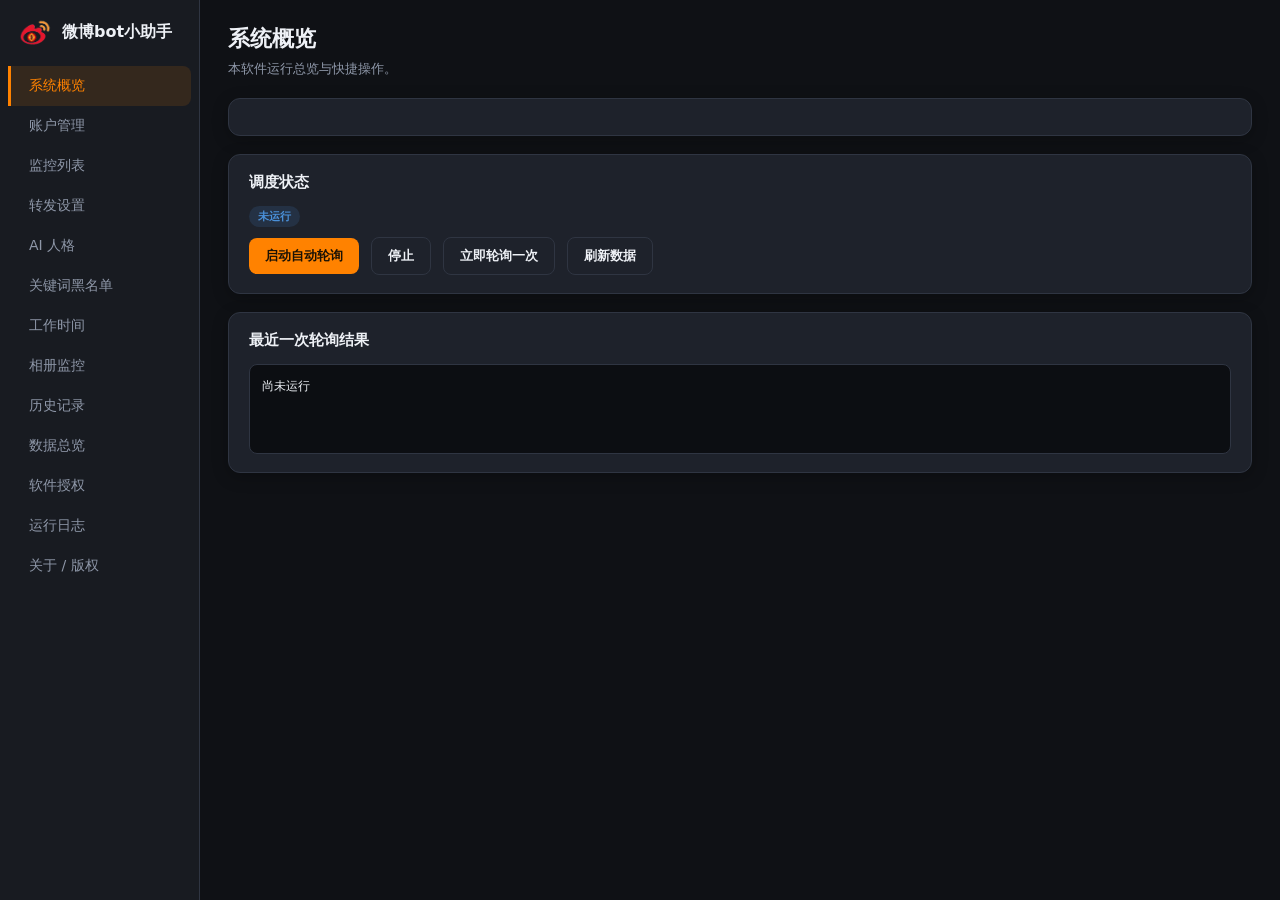
==== commit 9250371e: "微博bot小助手" ====
--- a/ui/index.html
+++ b/ui/index.html
@@ -1,449 +1,629 @@
 <!DOCTYPE html>
-<html lang="zh-CN">
-<head>
-<meta charset="utf-8">
-<meta name="viewport" content="width=device-width, initial-scale=1">
+<html lang="zh-CN" data-page-node-id="ro0TIv8Vrrt5ZPuUP4f0na">
+<head data-page-node-id="VMejtyBUeBqnbsrYqOLzg9">
+<meta charset="utf-8" data-page-node-id="1oJRUKJpGVH2I19npp5Ugg">
+<meta name="viewport" content="width=device-width, initial-scale=1" data-page-node-id="WjwF1H5Lbrilevp2Hnu5V6">
 <title>微博bot小助手</title>
-<link rel="icon" type="image/png" href="logo.png">
-<link rel="stylesheet" href="style.css">
+<link rel="icon" type="image/png" href="logo.png" data-page-node-id="C1chaDHP1Kb05qa854mgbu">
+<link rel="stylesheet" href="style.css" data-page-node-id="8ueuITdyPwsePzQ6oY7tSO">
 </head>
-<body>
-<div id="app">
-  <aside id="sidebar">
-    <div class="brand">
-      <img src="logo.png" class="brand-logo" alt="logo">
-      <div>微博bot小助手<small id="verLabel"></small></div>
+<body data-page-node-id="sV98qYgIUrbz6CiFLFAI0d">
+<div id="app" data-page-node-id="Nr2Ww3z5dZVHijyfflfzjJ">
+  <aside id="sidebar" data-page-node-id="RIQ3pdOCYWdzLAqs8s5oxJ">
+    <div class="brand" data-page-node-id="3ZV7t3MgvYIqIBKWdD4pj8">
+      <img src="logo.png" class="brand-logo" alt="logo" data-page-node-id="efEwPDtDPFuBJbGNSUfP56">
+      <div data-page-node-id="Mlt9NjOCEdDd5io1mnj3Sx">微博bot小助手<small id="verLabel" data-page-node-id="40o5yaAe3LlUOJqL8diTmq"></small></div>
     </div>
-    <div class="nav-item active" data-view="overview">系统概览</div>
-    <div class="nav-item" data-view="accounts">账户管理</div>
-    <div class="nav-item" data-view="monitors">监控列表</div>
-    <div class="nav-item" data-view="forward">转发设置</div>
-    <div class="nav-item" data-view="ai">AI 人格</div>
-    <div class="nav-item" data-view="blacklist">关键词黑名单</div>
-    <div class="nav-item" data-view="schedule">工作时间</div>
-    <div class="nav-item" data-view="history">历史记录</div>
-    <div class="nav-item" data-view="dataoverview">数据总览</div>
-    <div class="nav-item" data-view="license">软件授权</div>
-    <div class="nav-item" data-view="logs">运行日志</div>
-    <div class="nav-item" data-view="about">关于 / 版权</div>
-    <div class="foot" id="copyLabel" style="cursor:pointer;" title="点击打开 GitHub 仓库"></div>
+    <div class="nav-item active" data-view="overview" data-page-node-id="VyTfPmla2yRTvycJEg9SNA">系统概览</div>
+    <div class="nav-item" data-view="accounts" data-page-node-id="YNkR6pwr9gC6OKTyMiLNgE">账户管理</div>
+    <div class="nav-item" data-view="monitors" data-page-node-id="DlgfdQ4R4rPOyr7r62kb2O">监控列表</div>
+    <div class="nav-item" data-view="forward" data-page-node-id="84owFVZosWm60mlTPRYaTO">转发设置</div>
+    <div class="nav-item" data-view="ai" data-page-node-id="K5Ac4IeCQUcvcE0SEs8JAu">AI 人格</div>
+    <div class="nav-item" data-view="blacklist" data-page-node-id="1r4PAg5aqX8HBhFUQUyk2W">关键词黑名单</div>
+    <div class="nav-item" data-view="schedule" data-page-node-id="uogF8w3FQ3OGdPSzkGLcKo">工作时间</div>
+    <div class="nav-item" data-view="media">相册监控</div>
+    <div class="nav-item" data-view="history" data-page-node-id="TL6KOLIqrVs8SJQDtEvAb4">历史记录</div>
+    <div class="nav-item" data-view="dataoverview" data-page-node-id="n60dhX8eleUUIjpe1mNDDI">数据总览</div>
+    <div class="nav-item" data-view="license" data-page-node-id="zqOHcZ015dYhEtDUv1aJkA">软件授权</div>
+    <div class="nav-item" data-view="logs" data-page-node-id="uzqsaYj21VLwiAfGFTDPrg">运行日志</div>
+    <div class="nav-item" data-view="about" data-page-node-id="2d1LZzAFwvJsFOHR0Z4dtW">关于 / 版权</div>
+    <div class="foot" id="copyLabel" style="cursor:pointer;" title="点击打开 GitHub 仓库" data-page-node-id="4UGANLiL009KPCTFNPsyEx"></div>
   </aside>
 
-  <main id="main">
+  <main id="main" data-page-node-id="Oe3oTx2hHgzaFTTBcqBrbR">
 
     <!-- 概览 -->
-    <section class="view active" id="view-overview">
-      <h2>系统概览</h2>
-      <p class="sub">本软件运行总览与快捷操作。</p>
-      <div class="card">
-        <div class="stat-grid" id="statGrid"></div>
-      </div>
-      <div class="card">
-        <h3>调度状态</h3>
-        <div class="row" style="margin-bottom:10px;">
-          <span id="schedState" class="tag blue">未运行</span>
-          <span class="muted" id="schedInfo"></span>
-        </div>
-        <div class="row">
-          <button id="btnStart" onclick="startScheduler()">启动自动轮询</button>
-          <button class="ghost" id="btnStop" onclick="stopScheduler()">停止</button>
-          <button class="ghost" onclick="manualRun()">立即轮询一次</button>
-          <button class="ghost" onclick="refreshAll()">刷新数据</button>
-          <span id="licLine"></span>
-        </div>
-      </div>
-      <div class="card">
-        <h3>最近一次轮询结果</h3>
-        <div id="lastResult" class="log-box last-result-box">尚未运行</div>
+    <section class="view active" id="view-overview" data-page-node-id="K5mpEyHkj787HyFtkce1YM">
+      <div class="overview-header" data-page-node-id="WznvaFpnpXzVvFgHpHcDvC">
+        <h2 data-page-node-id="wRlHbztgGjeUPWzeMsExxX">系统概览</h2>
+        <div id="ovClock" class="ov-clock" data-page-node-id="FwHiSTm8flOwxxNrFtfQDE"></div>
+      </div>
+      <p class="sub" data-page-node-id="qUmYaC7NFfEIV036UtHE3h">本软件运行总览与快捷操作。</p>
+      <div class="card" data-page-node-id="TmfoLAm60qmtnHMWfFvCX8">
+        <div class="stat-grid" id="statGrid" data-page-node-id="plRq0z9NefwXEjnFXXTsQo"></div>
+      </div>
+      <div class="card" data-page-node-id="GqZthIEweAcE7rCAAFbu22">
+        <h3 data-page-node-id="dKtcE2t4jwsN6omesKBZ4Y">调度状态</h3>
+        <div class="row" style="margin-bottom:10px;" data-page-node-id="nh9g12UAgftme8RhPek0Cs">
+          <span id="schedState" class="tag blue" data-page-node-id="dVqV9UsDhgsECbUOdzCLGu">未运行</span>
+          <span class="muted" id="schedInfo" data-page-node-id="PnDMd90BmsaNX49MdWkl0d"></span>
+        </div>
+        <div class="row" data-page-node-id="PUo9eb6vubTErzV6DHU39g">
+          <button id="btnStart" onclick="startScheduler()" data-page-node-id="2k4Pxdy2EqWpK3ADcKhw2H">启动自动轮询</button>
+          <button class="ghost" id="btnStop" onclick="stopScheduler()" data-page-node-id="og7WhS58ovxMx7RD7cxEbf">停止</button>
+          <button class="ghost" onclick="manualRun()" data-page-node-id="5RdLL9w3ieXfgqvHGlvA4y">立即轮询一次</button>
+          <button class="ghost" onclick="refreshAll()" data-page-node-id="co9tEXeAFPTfwzZCbnxbGX">刷新数据</button>
+          <span id="licLine" data-page-node-id="hEsjNWlnW95aDV3BUFC1g8"></span>
+        </div>
+        <div id="pollProgressWrap" class="poll-progress" style="display:none;" data-page-node-id="btZuEvWCFJrVWDs3OU82NC">
+          <div class="poll-progress-bar" data-page-node-id="3O1XaFp0FfHpBXv66IYbFw"><div id="pollProgressBar" class="poll-progress-fill" data-page-node-id="xShgbjRx3gdo8kMCP0gSqm"></div></div>
+          <span id="pollProgressLabel" class="poll-progress-label" data-page-node-id="M0xwUE0XuhTheGPt4WLPnN"></span>
+        </div>
+      </div>
+      <div class="card" data-page-node-id="Yhh5sDL3AuAhO6iKLPWAf6">
+        <h3 data-page-node-id="JufYtlVLnzWGZID4CA20Hv">最近一次轮询结果</h3>
+        <div id="lastResult" class="log-box last-result-box" data-page-node-id="DZi1s7yrjmVrgjhW2CvYjH">尚未运行</div>
       </div>
     </section>
 
     <!-- 账户管理 -->
-    <section class="view" id="view-accounts">
-      <h2>账户管理</h2>
-      <p class="sub">最多记录 5 个微博账户 Cookie。支持内置浏览器登录自动获取或系统浏览器手动粘贴。</p>
-      <div class="card">
-        <h3>添加账户</h3>
-        <div class="row">
-          <label class="field" style="flex:1; min-width:160px;">
+    <section class="view" id="view-accounts" data-page-node-id="qcIR3cFO3MubfoyCLvIsfs">
+      <h2 data-page-node-id="kMTKg0ALj3KECLnA8RCSxT">账户管理</h2>
+      <p class="sub" data-page-node-id="ndDC3g119EskIgHjiNqO58">最多记录 5 个微博账户 Cookie。支持内置浏览器登录自动获取或系统浏览器手动粘贴。</p>
+      <div class="card" data-page-node-id="RggBPhjOtplUt6fbSB3r4F">
+        <h3 data-page-node-id="vrzkYlVCZkHMJ4DKfW6Awv">添加账户</h3>
+        <div class="row" data-page-node-id="W1Pwq5DYPDQ8jNR7a1GY31">
+          <label class="field" style="flex:1; min-width:160px;" data-page-node-id="AG4baSXvw7BEq5CoPR3XeE">
             账户备注
-            <input id="accName" placeholder="如：我的小号">
-          </label>
-          <label class="field" style="flex:3; min-width:300px;">
+            <input id="accName" placeholder="如：我的小号" data-page-node-id="WW8SogD0PgAgTt4FZgQSOA">
+          </label>
+          <label class="field" style="flex:3; min-width:300px;" data-page-node-id="vgX0ri8rQQrAYxpsLHQCdP">
             Cookie（内置登录后自动填入，或手动粘贴）
             <textarea id="accCookie" placeholder="SUB=...; SUBP=...; 完整 Cookie 字符串"></textarea>
           </label>
         </div>
-        <div class="row" style="margin-top:12px;">
-          <button onclick="openBuiltinLogin()">内置浏览器登录</button>
-          <button class="ghost" onclick="openSystemLogin()">系统浏览器登录</button>
-          <button class="ghost" onclick="captureCookie()">从内置浏览器获取Cookie</button>
-          <button class="ghost" onclick="closeLogin()">关闭登录窗口</button>
-          <button onclick="addAccount()">添加账户</button>
-        </div>
-        <p class="help" id="loginHint">提示：点击「内置浏览器登录」后，在弹出窗口内完成微博登录，再点「获取Cookie」即可自动填入上方文本框。</p>
-      </div>
+        <div class="row" style="margin-top:12px;" data-page-node-id="dT2FBfTpM6ChJRiNNR0IkF">
+          <button onclick="openBuiltinLogin()" data-page-node-id="98OXBxqASnAYHZMKkX8lC8">内置浏览器登录</button>
+          <button class="ghost" onclick="openSystemLogin()" data-page-node-id="DElO2NT4VctmRGkWlecljq">系统浏览器登录</button>
+          <button class="ghost" onclick="captureCookie()" data-page-node-id="qbsGHzhkpQFXx0ZLfxHAMf">从内置浏览器获取Cookie</button>
+          <button class="ghost" onclick="closeLogin()" data-page-node-id="aQ8VpfqCPHlebpBfMm1luD">关闭登录窗口</button>
+          <button onclick="addAccount()" data-page-node-id="7aHNRuMvZqh1UoMNI9O8vv">添加账户</button>
+        </div>
+        <p class="help" id="loginHint" data-page-node-id="mZvrNVsqD0Qc7fdSJG5UU2">提示：点击「内置浏览器登录」后，在弹出窗口内完成微博登录，再点「获取Cookie」即可自动填入上方文本框。</p>
+      </div>
+      <div class="card" data-page-node-id="3boiUIkNRQ5vyI2bXsP5Z7">
+        <h3 data-page-node-id="2JqDtFX3VEJY2he3TC4LWj">已记录账户（<span id="accCount" data-page-node-id="JY1QOBingicmPADcLOI0jR">0</span>/5）</h3>
+        <div class="row" style="margin-bottom:10px;" data-page-node-id="vnAPFfqEwDpXmjQQP8zJYC">
+          <button class="ghost" onclick="checkAllAccounts()" data-page-node-id="texXyJBpV9okHQO5P4FjKC">检测全部账户</button>
+          <span class="muted" style="font-size:12px;" data-page-node-id="ChdLXLSD3ilusV8UNmI4jv">手动或自动（每 5 分钟）检测账户登录态与转发能力</span>
+        </div>
+        <table data-page-node-id="DCNzcDn9V9qPGigMWjB6Xz">
+          <thead data-page-node-id="shryF0UBPBXkTG2TOeTYGw"><tr data-page-node-id="1LSfnF8Gcvb5uiCOvU3njk"><th data-page-node-id="F5oBU0qB9CWkvmt2cuJILT">昵称（备注）</th><th data-page-node-id="8X8JmZFa69JNusz0TE8GR9">添加时间</th><th data-page-node-id="g3HWSMjqFxzzfhnzOuHxHQ">最近使用</th><th data-page-node-id="1U4Y1NgJrTEgmDrsAD3uHs">状态</th><th data-page-node-id="0VBGsv2Mk3Ycln8sGozWAx">检测时间</th><th data-page-node-id="kLcx52uqrQW5zEG5IdsbGO">操作</th></tr></thead>
+          <tbody id="accList" data-page-node-id="eGSa67wmw8KLQzXXUURM2r"></tbody>
+        </table>
+      </div>
+    </section>
+
+    <!-- 监控列表 -->
+    <section class="view" id="view-monitors" data-page-node-id="4wr68hSzsK2K9kue6F695c">
+      <h2 data-page-node-id="LgaEKTyES346qBRcG4mQPU">监控列表</h2>
+      <p class="sub" data-page-node-id="B8hHbfwvqUf8GbBclFST58">填入微博 UID（如 https://weibo.com/u/5789387121 中的 5789387121）。监控数量无上限，添加后自动获取最新昵称并实时检测状态。</p>
+      <div class="card" data-page-node-id="d5E5p3iCjFfwdOHiLVVaaF">
+        <div class="row" style="align-items:flex-end;" data-page-node-id="l5028i78R38wV1F5fMIQYo">
+          <label class="field" style="flex:2; min-width:260px;" data-page-node-id="vc5OaRdj1AXsAqFkTe52e2">
+            微博 UID
+            <input id="monUid" placeholder="例如 5789387121" data-page-node-id="zlUsHrikOa2SGwmA5K1K54">
+          </label>
+          <button onclick="addMonitor()" data-page-node-id="cBB3KVoay9CE3rjyM8vJnA">添加监控</button>
+          <button class="ghost" onclick="refreshMonitors()" data-page-node-id="h7oDEUjjea7vcvR9CvBSFm">刷新昵称/状态</button>
+        </div>
+        <hr>
+        <div class="mon-io-bar">
+          <b class="mon-io-title">批量导入 / 导出</b>
+          <button class="ghost" onclick="importMonitorsFile()">从文件导入</button>
+          <button class="ghost" onclick="showMonImportBox()">粘贴导入</button>
+          <span class="mon-io-sep"></span>
+          <button class="ghost" onclick="exportMonitors('json')">导出 JSON</button>
+          <button class="ghost" onclick="exportMonitors('csv')">导出 CSV</button>
+          <button class="ghost" onclick="exportMonitors('txt')">导出 TXT</button>
+          <span class="muted mon-io-hint">支持：每行一个 UID · <code>UID,昵称</code> · 微博主页链接 · JSON 数组</span>
+        </div>
+        <div id="monImportBox" class="mon-import-box" style="display:none;">
+          <textarea id="monImportText" rows="5" placeholder="每行一个，例如：&#10;5789387121&#10;7533347976,昵称&#10;https://weibo.com/u/1234567890"></textarea>
+          <div class="row" style="gap:10px; margin-top:8px; align-items:center;">
+            <button onclick="submitMonImport()">开始导入</button>
+            <button class="ghost" onclick="hideMonImportBox()">取消</button>
+            <span id="monImportResult" class="muted" style="font-size:12px;"></span>
+          </div>
+        </div>
+      </div>
+
+      <div class="card mon-refresh-bar" data-page-node-id="tLIGDqrDBGDg8mbwUhwauy">
+        <div class="mon-refresh-inner" data-page-node-id="SJCOtuIBifnISJYXCtq0Kr">
+          <label class="switch" data-page-node-id="9q8WT1Y9hZH8YPWLtkkyFZ"><input type="checkbox" id="monAutoRefresh" data-page-node-id="8uVOJAvfsyMLYyErHrA0oB"><span class="slider" data-page-node-id="nQdEABukLCWQ2bYCBsHyHO"></span></label>
+          <span class="mon-refresh-label" data-page-node-id="0mTcn48TmWRoIQyBviWQCE">自动刷新昵称/状态</span>
+          <span class="muted mon-refresh-hint" data-page-node-id="qT3ajVg7IN1BNaH8BnXVLd">停留本页时按间隔自动刷新</span>
+          <span style="flex:1;" data-page-node-id="k4uNpwzFEHGIswUuQyUXLD"></span>
+          <div class="mon-refresh-input" data-page-node-id="KlNAnETwsMzy3Iyc9eogWm">
+            <span class="mon-refresh-input-label" data-page-node-id="yxH94PlHKvu1m3iP6vABn2">间隔</span>
+            <input id="monRefreshMin" type="number" min="1" value="10" data-page-node-id="lS8OXBW0dY75irWET6nzPD">
+            <span class="mon-refresh-input-unit" data-page-node-id="NGglve5iXMO0SQBYZulDeF">分钟</span>
+          </div>
+          <button class="ghost" onclick="saveMonAutoRefresh()" data-page-node-id="GShuepyItiYJQHNHO5splt">保存</button>
+          <span id="monAutoState" class="muted" style="font-size:12px;" data-page-node-id="mZFy6GdX76nlmaCiOqhUeQ"></span>
+        </div>
+      </div>
+      <div class="card" data-page-node-id="AtHy5n2pEEwAmjyzUtnPfT">
+        <div class="mon-filter-bar" data-page-node-id="dvG5A1U32bwrnniHm60VAS">
+          <div class="hist-filter-group" data-page-node-id="dKNDghzxZfgnh5z8kOgYgC">
+            <label class="field hist-filter-keyword" data-page-node-id="Iv2VZCiTF5ESWpFphWplOd">关键词（昵称/UID）
+              <input id="monKeyword" placeholder="输入关键词" oninput="applyMonFilter()" data-page-node-id="oqbKMh5951ONHJadO3e01J">
+            </label>
+            <label class="field hist-filter-date" data-page-node-id="wBikCTEBxHiEyNXc2bd8Zg">状态
+              <select id="monStatus" onchange="applyMonFilter()" data-page-node-id="HRuxXIgBRXypXb8swggIXe">
+                <option value="all" data-page-node-id="ydxyjfLz3WHtoXu2xigwjr">全部</option>
+                <option value="online" data-page-node-id="ayG1DmoTmPRxTbL85kwJN9">在线</option>
+                <option value="error" data-page-node-id="8bhM1sHmsZSHjglK2eJZzG">异常</option>
+                <option value="unknown" data-page-node-id="SQPFdayh0oVFpH3fw6RjHX">未知</option>
+              </select>
+            </label>
+            <label class="field hist-filter-check" data-page-node-id="T8zJ2Bg9vx9JyaE4Lsl7U4">
+              <span class="hist-check-label" data-page-node-id="B1FOHeyCqO4jIg1ogUAge5">仅看置顶</span>
+              <span class="hist-check-box" data-page-node-id="rAfbLooc8KXGgyLIlgNS4Q"><input type="checkbox" id="monPinnedOnly" onchange="applyMonFilter()" data-page-node-id="UxpWC60AouAyniulYHylFj"></span>
+            </label>
+            <button class="ghost hist-filter-clear" onclick="clearMonFilters()" data-page-node-id="TqaRfqhk60qMvSwSLLqIE0">清空筛选</button>
+          </div>
+        </div>
+        <h3 class="mon-count-title" data-page-node-id="GgO0N3ITGaeLGeFB62swm3">监控对象（<span id="monCount" data-page-node-id="M4hFV4wn7Fxlape9Xi3qxH">0</span>）</h3>
+        <div id="monPagination" class="mon-pagination mon-pagination-top" data-page-node-id="nq6hL7xMTJx07IRfKMBe9Y"></div>
+        <div id="monList" class="monitor-list" data-page-node-id="rArAzCYSYcQEDsNFvvtTl1"></div>
+      </div>
+    </section>
+
+    <!-- 转发设置 -->
+    <section class="view" id="view-forward" data-page-node-id="v6uZj2IVmh1stHmblJnPw9">
+      <h2 data-page-node-id="IpPCN4lMtPQCBn8wK1LTQ7">转发设置</h2>
+      <p class="sub" data-page-node-id="Su6FtnyjOhRrYoEhB53l4Z">核心策略：每轮自动轮询会抓取所有监控对象的最新微博，若本轮存在新微博，则从中随机挑选一条进行转发。本次迭代新增 <b data-page-node-id="SCV2eaqcbV8fObk0P00jnU">AI 三层去重</b>（采样 / 历史库 / 结构随机化）与 <b data-page-node-id="lcymxXaMBw9JsHuYDaKinY">人格安全条款</b>（本地大模型路线下生效）。</p>
+      <div class="fwd-grid" data-page-node-id="YCJYr5mkU6l6RX4pcrIO0Z">
+        <div class="card" data-page-node-id="Q4mkD5mo4x5XhASnCyvow6">
+          <h3 data-page-node-id="G3Snhwpt8MWWUNMklmrnjN">轮询间隔</h3>
+          <div class="fwd-body">
+            <p class="help" data-page-node-id="aF1intrule0">
+              实际间隔在设定值 <b>±15%</b> 内随机抖动（30 分钟 → 约 25.5–34.5 分钟），转发也在「设定间隔 ±15%」内随机延后（至多 4.5 分钟），避免固定节奏被识别为机器人。
+            </p>
+          </div>
+          <div class="fwd-actions row align-end" data-page-node-id="oKC3Eidt6TLXRAAshD5qRQ">
+            <label class="field" style="width:200px;" data-page-node-id="h3KNxqxgVyl65WhJyv31Yk">
+              间隔（分钟）
+              <input id="intervalMin" type="number" min="1" value="30" data-page-node-id="PFeE8AybZOx8swcK4OZqVn">
+            </label>
+            <button onclick="saveInterval()" data-page-node-id="E6olTs6t9L1QjCEEj2ek3s">保存间隔</button>
+          </div>
+        </div>
+
+        <div class="card" data-page-node-id="C1VSAsMc1humvx56rX8GOR">
+          <h3 data-page-node-id="89LVgX5NEG3Pzfea89JrEM">AI 引擎路线（主 / 备）</h3>
+          <div class="fwd-body">
+            <p class="help" data-page-node-id="UdQHn9RQNekDp0EUZvrSH0">主：本地大模型（llama.cpp + Qwen2.5-1.5B GGUF，全离线、约 1GB，首次启用后自动下载到 data/models/）；备：轻量规则（jieba，零依赖）。两者共享「人格 / 原文锚定」逻辑。</p>
+            <label class="field" style="width:100%;" data-page-node-id="3T0Iw20hmuE4w9hFfHp2bD">
+              AI 引擎路线
+              <select id="aiEngine" data-page-node-id="D8lWZ3JRpNV1JHN5Uy5r0w">
+                <option value="model" data-page-node-id="Wek7JELEhDVXHNJi009owi">主：本地大模型（llama.cpp · Qwen2.5-1.5B）</option>
+                <option value="rule" data-page-node-id="lsRra442oQZ2ikLVnxUxH4">备：轻量规则（jieba · 零依赖）</option>
+              </select>
+            </label>
+          </div>
+          <div class="fwd-actions" data-page-node-id="6VNNHcpJ3AZ4XwEiWKmNWx">
+            <button onclick="saveAiEngine()" data-page-node-id="JgSLiEChRyRBC7lH4ct1Sh">保存引擎路线</button>
+          </div>
+        </div>
+
+        <div class="card" data-page-node-id="TMeAhcgUxgdgaagIW0Mpoz">
+          <h3 data-page-node-id="uM7Sxp24KeXanQdHOs5441">转发方式</h3>
+          <div class="fwd-body">
+          <p class="help" data-page-node-id="aF2fwmode0">两种转发方式互斥，开启其一将自动关闭另一种；至少需启用一种。</p>
+          <div class="row" style="gap:24px; align-items:flex-start;" data-page-node-id="bQNASdhoG4b0rrevdaWdxH">
+            <div class="row" data-page-node-id="w7dhKBoSxTvDHCviR8bDP0">
+              <label class="switch" data-page-node-id="n2uYte6uYA6x8EXXX9ONSc"><input type="checkbox" id="aiSwitch" onchange="onForwardModeChange('ai')" data-page-node-id="MAr7YOKUfy76wHyE31AqCv"><span class="slider" data-page-node-id="4Uq3uJ4SSrHXLR6NkYsWUA"></span></label>
+              <div data-page-node-id="Fv2JjZMdNfTFGbAfKhBi0H">
+                <b data-page-node-id="Afxl2WVWYWVkqMyeDbeEHI">AI 增强转发</b>
+                <div class="muted" style="font-size:12px;" data-page-node-id="Hraqa2qVYxH4W8eoa5bnyF">由内置轻量 AI 根据被转发内容生成转发文案</div>
+              </div>
+            </div>
+            <div class="row" data-page-node-id="MT4Lu6xXixCjzo4UFmA6MK">
+              <label class="switch" data-page-node-id="n2uYte6uYA6x8EXXX9ONSc2"><input type="checkbox" id="normalSwitch" onchange="onForwardModeChange('normal')" data-page-node-id="M2rmN0rmlFwdSwFMtHsXk"><span class="slider" data-page-node-id="4Uq3uJ4SSrHXLR6NkYsWUB"></span></label>
+              <div data-page-node-id="Fv2JjZMdNfTFGbAfKhBi0I">
+                <b data-page-node-id="2etjJSrx5tDiARYpC24UO1">普通转发</b>
+                <div class="muted" style="font-size:12px;" data-page-node-id="pVc88y4gMkxVTyECVzXq4f">关闭 AI 时执行纯转发（不带文案）</div>
+              </div>
+            </div>
+          </div>
+          <span class="muted" style="font-size:12px; display:block; margin-top:16px;" data-page-node-id="lTlqA8owxcnmuHEfmsPUS6">随机挑选一个监控对象，转发其最新非置顶微博</span>
+          </div>
+          <div class="fwd-actions row" style="gap:10px; align-items:center;">
+            <button onclick="saveForwardMode()" data-page-node-id="uMxvYDIVs9bFhgXJq6B5jY">保存转发设置</button>
+            <button class="ghost" onclick="forwardRandomNow()" data-page-node-id="ldno3wsyRhwWDoT2poOBWH">立即转发（随机一条）</button>
+          </div>
+        </div>
+
+        <div class="card" data-page-node-id="PDiCxwgg4doGUKDCfiTXnl">
+          <h3 data-page-node-id="6eXglhlVB7JaKwjzkZSRkN">AI 部署进度（本地大模型）</h3>
+          <div class="fwd-body">
+          <div id="aiDeployStatus" class="muted" style="font-size:12px;" data-page-node-id="0jLP7Sfro7GQsCh3ih0BfW">检测中…</div>
+          <div class="poll-progress" style="margin-top:10px;" data-page-node-id="7OFMZkIHBGtfaPwJRZpglg">
+            <div class="poll-progress-bar" data-page-node-id="X7mwMQJ6qwcpOJWGwckMxS"><div id="aiDeployBar" class="poll-progress-fill" data-page-node-id="yCnz2iEc8dLQAnBUbe0FEr"></div></div>
+            <span id="aiDeployPct" class="poll-progress-label" data-page-node-id="BKKtYOTDdDvJBcyvAqQ8IG">0%</span>
+          </div>
+          </div>
+          <div class="fwd-actions row" style="gap:10px; align-items:center;" data-page-node-id="hDtl2yvjoMBRmflz8WzmDP">
+            <button onclick="startModelDownload()" data-page-node-id="VJ6cLFSUfOsfSq6R5pBd8N">下载 / 重试模型</button>
+            <button class="ghost" onclick="openModelsDir()" data-page-node-id="V9LnBtDPDngKq5NoVGXX7h">打开模型目录</button>
+            <span id="aiDeployHint" class="muted" style="font-size:12px;" data-page-node-id="y2DipLni6qszLdaIBbbVHg"></span>
+          </div>
+        </div>
+      </div>
+    </section>
+
+    <!-- AI 人格 -->
+    <section class="view" id="view-ai" data-page-node-id="rMSMlSGEnor2osTF7z7mgy">
+      <div class="ai-header" data-page-node-id="AGZt7X9BRSP9Q8CHoXFXyg">
+        <h2 data-page-node-id="ku4TVkJmPHokuDxPMZp9WE">AI 转发人格</h2>
+        <div id="aiModelStatus" class="ai-model-status" data-page-node-id="dlPFJz9OlFLG8Kc2jsWu6j"></div>
+      </div>
+      <p class="sub" data-page-node-id="WYhM30vPMQk6jolAQH5laL">内置轻量化内容生成引擎（离线可用，无需联网大模型）。选择人格后，AI 将据此生成符合人设的转发文案。</p>
+
+      <div class="card" data-page-node-id="4SbmbFSoJHBLFuKlTVLiza">
+        <h3 data-page-node-id="gwwNCOGjrCLOugdpTPBpq8">选择当前人格</h3>
+        <div id="personaList" class="persona-list" data-page-node-id="3zu7MQjwF9ucXCwNno4Idx"></div>
+        <div class="row" style="margin-top:14px;" data-page-node-id="5367d8L46IC2GHe4lmkopk">
+          <button onclick="savePersona()" data-page-node-id="5yiFUddMlzkqY82iNv7WR0">保存当前选择</button>
+          <span class="muted" style="font-size:12px;" data-page-node-id="UR2XWqFFjtFfP4YoIS3JjL">当前已选：<b id="currentPersonaLabel" data-page-node-id="wwTREg1KlASKV8mB0lq9kI">—</b></span>
+        </div>
+      </div>
+
+      <div class="card" data-page-node-id="HtfipeU1UGaIJcwgD3oxQr">
+        <h3 data-page-node-id="rxIPmGkvCaFOEQnYDdcVRF">实时预览</h3>
+        <div class="row" style="align-items:stretch;" data-page-node-id="G8KCQpZUy9PegVngSmLc9T">
+          <label class="field" style="flex:1; min-width:260px;" data-page-node-id="hwwWsPPKShzJxk2pIqk05k">原微博内容
+            <textarea id="aiTest" placeholder="粘贴一段微博内容用于预览生成效果">今天开源了一个情感分析的小模型，效果意外地好，分享给大家～</textarea>
+          </label>
+          <div style="flex:1; min-width:260px; display:flex; flex-direction:column;" data-page-node-id="KBEt7vvA2wyuskimjLVX5P">
+            <label class="field" style="flex:1;" data-page-node-id="t5v1OJUzGbTfmXQeHQGQaD">AI 生成转发文案
+              <div id="aiPreview" class="ai-preview" data-page-node-id="3TqTEv4dWJJJGdlVE5cb3T">点击「生成预览」查看效果</div>
+            </label>
+          </div>
+        </div>
+        <div class="row" style="margin-top:14px;" data-page-node-id="XPpRXlTx2ZlCBRQCdvVMLn">
+          <button onclick="previewAI()" data-page-node-id="I5GL8BPAOGitS9685rd1jY">生成预览</button>
+          <span class="muted" style="font-size:12px;" data-page-node-id="VXM3yHu5BMeYScmBswxviQ">使用当前已选人格生成</span>
+        </div>
+      </div>
+
+      <div class="card" data-page-node-id="qVmbiOmNekir5Ph39MXxCF">
+        <h3 data-page-node-id="rTWJyRtSccuQVbBMhkSVXz">自定义人格</h3>
+        <p class="help" style="margin:-8px 0 12px;" data-page-node-id="a6UkqO7QxeuWwEpSP3uuDQ">用一句话描述这个人设即可，系统会在<strong data-page-node-id="nxbLDr6Lj9ulupgG2VnwNX">本地离线</strong>分析你设定的人设（识别猫娘/动漫/毒舌/文艺/专业/暖心/吃瓜等风格，并可识别你写的「口头禅」），据此生成贴合人设的转发回复，无需联网。选中左侧已创建的自定义人格，可将其介绍载入下方直接修改并覆盖保存。</p>
+        <div class="row align-end" data-page-node-id="qLBHUEVcdSesn19uIQ50AW">
+          <label class="field" style="width:220px;" data-page-node-id="FjmB7lsK1fcwl52UO224ON">人格名称
+            <input id="custName" placeholder="如：猫娘 / 动漫博主" data-page-node-id="XSZfmdPj2UDENNWIFOizN0">
+          </label>
+          <button class="ghost" onclick="saveCustom()" data-page-node-id="CEMvSPQaYhXy1xo7iyOFx3">保存自定义人格</button>
+        </div>
+        <label class="field" style="margin-top:12px;" data-page-node-id="SkqbYDZwXMgxXP48cGPQsp">人设介绍（用自然语言描述这个人格）
+          <textarea id="custDesc" placeholder="例如：你是猫娘，说话软萌可爱，喜欢用喵~结尾，对二次元动漫很熟悉。口头禅：喵呜~"></textarea>
+        </label>
+        <div id="custEditHint" class="muted" style="margin-top:8px; color:var(--accent);" data-page-node-id="4rruzzr66Wb2mUH8S3jORQ"></div>
+      </div>
+    </section>
+
+    <!-- 黑名单 -->
+    <section class="view" id="view-blacklist" data-page-node-id="xNwLFVznBBRJSIYVSP0Z9j">
+      <h2 data-page-node-id="UvembE3ofWiEKuC00HB27Q">关键词黑名单</h2>
+      <p class="sub" data-page-node-id="ScYg6E8mplixUFxI509Sih">转发内容或原微博中出现以下任意关键词时，跳过该条微博不转发。</p>
+      <div class="card" data-page-node-id="dC5Uqx8m8CArkyl0Gt8Xpu">
+        <div class="row" data-page-node-id="7iuSDLlVVxnUWHAQlRvZ2K">
+          <label class="field" style="flex:1;" data-page-node-id="ehjI1cjrg8n2wGX6NEY2et">
+            新增关键词
+            <input id="blInput" placeholder="输入关键词后回车或点击添加" data-page-node-id="8B9Se9ezPRIVU5pwr4Yshj">
+          </label>
+          <button onclick="addBlacklist()" data-page-node-id="R5dZdw2RF0EfOLgshU2Fwo">添加</button>
+        </div>
+        <div class="chips" id="blChips" style="margin-top:12px;" data-page-node-id="VwkXQ1wJFROGxcs53Gd1wy"></div>
+        <button class="ghost" style="margin-top:12px;" onclick="saveBlacklist()" data-page-node-id="umpVXX20WOhnlrtIsM610W">保存黑名单</button>
+      </div>
+    </section>
+
+    <!-- 工作时间 -->
+    <section class="view" id="view-schedule" data-page-node-id="iOIsZHB2pgZ5wiiJ8qSfLl">
+      <h2 data-page-node-id="mBACwrLXAiMqk0E4zCE8MM">工作时间</h2>
+      <p class="sub" data-page-node-id="AZWedwDjkt2dhQmeTqFkRH">开启后，仅在设定时间段内执行轮询与转发，其余时间自动跳过。</p>
+      <div class="card" data-page-node-id="elqqzlAvb6FHptg6lb0sku">
+        <div class="row" style="justify-content:space-between; align-items:center; gap:16px; flex-wrap:wrap;" data-page-node-id="kQU27348WTF7FggWoYh24g">
+          <div class="row" style="gap:12px;" data-page-node-id="ECaAdBLRmkM0bzu1Pi4S7R">
+            <label class="switch" data-page-node-id="BrY8NTcfQRvZ2G8i7sMGx1"><input type="checkbox" id="whSwitch" data-page-node-id="gIysFcsV2FEixOQxEtFD44"><span class="slider" data-page-node-id="7lfrRP6h75jE0CLgu9yCYS"></span></label>
+            <b style="font-size:15px;" data-page-node-id="Rqb9nod2BfJQMDC70J5BSf">启用工作时间限制</b>
+          </div>
+          <span id="whNow" class="tag blue" data-page-node-id="OJhwLyfD6gB7mbVLbDuUoF">当前：—</span>
+        </div>
+        <hr data-page-node-id="aCkGfPLyQxxDoOCtGgkNnd">
+        <div class="row" style="gap:20px; flex-wrap:wrap; align-items:flex-end;" data-page-node-id="PBdtTPWHzGWJCb3R4i1TGo">
+          <label class="field" style="width:160px;" data-page-node-id="2uavoyioQbUyD4YfuLn3g1">开始时间
+            <input id="whStart" type="time" value="09:00" data-page-node-id="n8N0RYyk3ffw3BMKNGODmQ">
+          </label>
+          <span class="range-arrow" data-page-node-id="K9wI6Xqkudyyue07P2HIcQ">→</span>
+          <label class="field" style="width:160px;" data-page-node-id="qS64vZLi8QqJnhI7QppgEs">结束时间
+            <input id="whEnd" type="time" value="23:00" data-page-node-id="DIrVBLTcqcESy3YpidAHpW">
+          </label>
+          <button onclick="saveWorkingHours()" data-page-node-id="YzNdbwXr2695jpT8S56orF">保存设置</button>
+        </div>
+        <div id="whBar" class="time-bar" data-page-node-id="8PsoUkTdvC55qZfVColSrJ">
+          <div class="time-bar-fill" id="whFill" data-page-node-id="1IHm7NDa0KXeYgH85m9Sv8"></div>
+          <div class="time-bar-now" id="whNowMark" title="当前时间" data-page-node-id="tn4eznZMBuOhFD0KiwMcYd"></div>
+        </div>
+        <p class="help" style="margin-top:12px;" data-page-node-id="KcXz6aDimjDIE3MLjBa0Pz">支持跨天，例如 22:00 - 08:00 表示仅在夜间工作。保存后实时生效。</p>
+      </div>
+    </section>
+
+    <!-- 历史记录 -->
+    <!-- 相册监控 -->
+    <section class="view" id="view-media">
+      <h2>相册监控</h2>
+      <p class="sub">自动下载监控对象的微博相册（对应 <code>?tabtype=album</code>）。<b>首次为全量下载，后续自动增量</b>（已下载的资源会跳过，不再重复请求）。每个监控对象按「微博ID_昵称」单独建立文件夹存放图片。</p>
+
+      <!-- 下载任务 -->
       <div class="card">
-        <h3>已记录账户（<span id="accCount">0</span>/5）</h3>
-        <div class="row" style="margin-bottom:10px;">
-          <button class="ghost" onclick="checkAllAccounts()">检测全部账户</button>
-          <span class="muted" style="font-size:12px;">手动或自动（每 5 分钟）检测账户登录态与转发能力</span>
-        </div>
-        <table>
-          <thead><tr><th>昵称（备注）</th><th>添加时间</th><th>最近使用</th><th>状态</th><th>检测时间</th><th>操作</th></tr></thead>
-          <tbody id="accList"></tbody>
-        </table>
-      </div>
-    </section>
-
-    <!-- 监控列表 -->
-    <section class="view" id="view-monitors">
-      <h2>监控列表</h2>
-      <p class="sub">填入微博 UID（如 https://weibo.com/u/5789387121 中的 5789387121）。监控数量无上限，添加后自动获取最新昵称并实时检测状态。</p>
+        <h3>下载任务</h3>
+        <div class="row" style="flex-wrap:wrap; gap:16px; align-items:center;">
+          <label class="switch" title="开启后每隔设定分钟自动增量下载一次">
+            <input type="checkbox" id="mediaEnabled" onchange="onMediaEnabledChange()"><span class="slider"></span>
+          </label>
+          <div>
+            <b>按监控间隔自动下载</b>
+            <div class="muted" style="font-size:12px;">每隔设定分钟自动下载全部监控对象的相册（增量）</div>
+          </div>
+          <label class="field" style="width:130px;">间隔（分钟）
+            <input id="mediaInterval" type="number" min="1" value="30">
+          </label>
+          <label class="field" style="width:120px;">每对象页数
+            <input id="mediaPages" type="number" min="1" max="50" value="5">
+          </label>
+          <button onclick="saveMediaConfig()">保存设置</button>
+        </div>
+        <hr>
+        <div class="row" style="gap:10px; align-items:center;">
+          <button onclick="startMediaDownload()">立即执行下载</button>
+          <button class="ghost" onclick="openMediaDir('')">打开媒体目录</button>
+          <button class="ghost" onclick="clearMediaRecords()" title="仅清空软件内的下载记录，不删除已下载的文件；清理后重新下载会覆盖同名文件">清理下载记录</button>
+          <span id="mediaSummary" class="muted" style="font-size:12px;"></span>
+        </div>
+        <p class="help" style="margin-top:8px;">「清理下载记录」只重置增量判定（本地已下载文件原样保留）；清理后再次执行下载，遇到文件名一致的文件会直接覆盖。</p>
+        <div class="poll-progress" style="margin-top:12px;">
+          <div class="poll-progress-bar"><div id="mediaBar" class="poll-progress-fill"></div></div>
+          <span id="mediaPct" class="poll-progress-label">0%</span>
+        </div>
+        <div id="mediaStatus" class="muted" style="font-size:12px; margin-top:8px;">空闲</div>
+      </div>
+
+      <!-- 媒体检索 -->
       <div class="card">
-        <div class="row" style="align-items:flex-end;">
-          <label class="field" style="flex:2; min-width:260px;">
-            微博 UID
-            <input id="monUid" placeholder="例如 5789387121">
-          </label>
-          <button onclick="addMonitor()">添加监控</button>
-          <button class="ghost" onclick="refreshMonitors()">刷新昵称/状态</button>
-        </div>
-      </div>
-
-      <div class="card mon-refresh-bar">
-        <div class="mon-refresh-inner">
-          <label class="switch"><input type="checkbox" id="monAutoRefresh"><span class="slider"></span></label>
-          <span class="mon-refresh-label">自动刷新昵称/状态</span>
-          <span class="muted mon-refresh-hint">停留本页时按间隔自动刷新</span>
-          <span style="flex:1;"></span>
-          <div class="mon-refresh-input">
-            <span class="mon-refresh-input-label">间隔</span>
-            <input id="monRefreshMin" type="number" min="1" value="10">
-            <span class="mon-refresh-input-unit">分钟</span>
-          </div>
-          <button class="ghost" onclick="saveMonAutoRefresh()">保存</button>
-          <span id="monAutoState" class="muted" style="font-size:12px;"></span>
-        </div>
-      </div>
-      <div class="card">
-        <div class="mon-filter-bar">
-          <div class="hist-filter-group">
-            <label class="field hist-filter-keyword">关键词（昵称/UID）
-              <input id="monKeyword" placeholder="输入关键词" oninput="applyMonFilter()">
-            </label>
-            <label class="field hist-filter-date">状态
-              <select id="monStatus" onchange="applyMonFilter()">
-                <option value="all">全部</option>
-                <option value="online">在线</option>
-                <option value="error">异常</option>
-                <option value="unknown">未知</option>
-              </select>
-            </label>
-            <label class="field hist-filter-check">
-              <span class="hist-check-label">仅看置顶</span>
-              <span class="hist-check-box"><input type="checkbox" id="monPinnedOnly" onchange="applyMonFilter()"></span>
-            </label>
-            <button class="ghost hist-filter-clear" onclick="clearMonFilters()">清空筛选</button>
-          </div>
-        </div>
-        <h3 class="mon-count-title">监控对象（<span id="monCount">0</span>）</h3>
-        <div id="monPagination" class="mon-pagination mon-pagination-top"></div>
-        <div id="monList" class="monitor-list"></div>
-      </div>
-    </section>
-
-    <!-- 转发设置 -->
-    <section class="view" id="view-forward">
-      <h2>转发设置</h2>
-      <p class="sub">核心策略：每轮自动轮询会抓取所有监控对象的最新微博，若本轮存在新微博，则从中随机挑选一条进行转发。</p>
-      <div class="card">
-        <h3>轮询间隔</h3>
-        <div class="row align-end">
-          <label class="field" style="width:200px;">
-            间隔（分钟）
-            <input id="intervalMin" type="number" min="1" value="30">
-          </label>
-          <button onclick="saveInterval()">保存间隔</button>
-        </div>
-      </div>
-      <div class="card">
-        <h3>转发方式</h3>
-        <div class="row" style="gap:24px;">
-          <div class="row">
-            <label class="switch"><input type="checkbox" id="aiSwitch"><span class="slider"></span></label>
-            <div>
-              <b>AI 增强转发</b>
-              <div class="muted" style="font-size:12px;">开启后由内置轻量 AI 根据被转发内容生成转发文案</div>
+        <h3>媒体检索</h3>
+        <div class="row" style="gap:10px; align-items:center;">
+          <input id="mediaKeyword" type="text" placeholder="按 UID 或昵称搜索…" style="flex:1; max-width:320px;" oninput="onMediaKeywordInput()">
+          <button onclick="searchMedia()">搜索</button>
+          <button class="ghost" onclick="loadMediaObjects()">显示全部</button>
+          <span class="muted" style="font-size:12px;">点击对象卡片可展开查看其相册图片</span>
+        </div>
+        <div id="mediaList" style="margin-top:16px;"></div>
+      </div>
+
+      <!-- 预览浮层 -->
+      <div id="mediaPreviewMask" onclick="if(event.target===this) closeMediaPreview()">
+        <div id="mediaPreview"></div>
+      </div>
+    </section>
+
+    <section class="view" id="view-history" data-page-node-id="nP1FkQwP3w7fQsjuNAGnVS">
+      <h2 data-page-node-id="bvE5qidk4UebiCcbyCZ7QX">历史记录</h2>
+      <p class="sub" data-page-node-id="lVjLVdlp7Sfawy967Szhiu">被监控对象发过的微博（含文字与图片）、本软件转发记录均可查询、筛选、预览图片与导出。</p>
+      <div class="card" data-page-node-id="vCAMxtVQSz8XMOpoJvU2gY">
+        <div class="row" style="margin-bottom:12px; border-bottom:1px solid var(--border); padding-bottom:12px;" data-page-node-id="RU4zMaiJSZ8SrcK2m4LcGb">
+          <button class="ghost" id="btnHistMon" onclick="switchHist('monitored')" data-page-node-id="KEN03TZebIeYRBOtele5Ls">被监控微博</button>
+          <button class="ghost" id="btnHistFwd" onclick="switchHist('forwards')" data-page-node-id="xu88q2oupF86OcuxyuvBcK">转发记录</button>
+          <span style="flex:1;" data-page-node-id="rEMI65JHv0mRooxOATMzGv"></span>
+          <button class="ghost" onclick="repairHistoryImages()" title="按微博详情接口重新取真正的推文配图，覆盖此前误抓的表情包">修复历史图片</button>
+          <button class="ghost" onclick="exportSelected()" id="btnExportSel" disabled data-page-node-id="aFwQjAy3S5oqfN69NWsb9x">导出选中(<span id="selCount" data-page-node-id="w5QZvsftpOG2VVQ777yOAR">0</span>)</button>
+          <button class="ghost" onclick="exportFiltered()" data-page-node-id="VYOAWN1ONLZEJuwU2iKbY2">导出当前筛选</button>
+          <button class="ghost" onclick="exportAll()" data-page-node-id="wVxGghMuvxmh5cGgY7tSLD">导出全部(含图片)</button>
+        </div>
+        <div class="row" id="histFilters" data-page-node-id="nCJylOcIAvSPAfWunixeTr"></div>
+      </div>
+      <div class="card" data-page-node-id="bP5PkXNITin1IFfJS8e1Jf">
+        <div class="hist-toolbar" data-page-node-id="Ep3QMFPyPcwHPSCVUo72NK">
+          <div class="hist-toolbar-left" data-page-node-id="lhZCifUpprGsLFRKeG78fw">
+            <h3 id="histTitle" data-page-node-id="alx8uS40tosTwXjl7QdbYz">被监控对象发过的微博</h3>
+            <label class="hist-select-all-inline" data-page-node-id="vbF1eA1r9Pv3MNdheqQ9Qv">
+              <input type="checkbox" id="selAll" onchange="selectAllToggle(this.checked)" data-page-node-id="uaKysusi2Si8aXqrzbxSNU">
+              <span data-page-node-id="kor8XqW7ZFaNWFYSnTnNNd">全选本页</span>
+            </label>
+          </div>
+          <div class="hist-toolbar-right" id="histPagination" data-page-node-id="pqYAGpdDixCFWVJMl8EHgc"></div>
+        </div>
+        <div id="histBody" data-page-node-id="pvrdgm0JvPwfV5mM3FglOd"></div>
+      </div>
+    </section>
+
+    <!-- 数据总览 -->
+    <section class="view" id="view-dataoverview" data-page-node-id="2fT836tlMzJNCrAWEdzhm8">
+      <h2 data-page-node-id="YfQN0VwvG2SYYGgU8ujDrG">数据总览</h2>
+      <p class="sub" data-page-node-id="2ZUAeS03e3Ru9CNpsxbewm">聚合展示抓取与转发趋势，支持导出整理好的数据供 AI 进一步分析。</p>
+
+      <div class="card" data-page-node-id="HceFWIpeAQRixZ6ZdDeoSf">
+        <h3 data-page-node-id="JWnTFCwmdn9n0jcqSc0wj9">核心指标</h3>
+        <div class="data-overview-grid" id="dataOverviewSummary" data-page-node-id="TLICdYPyDVMLqK3JVxSuSy">
+          <div class="stat" data-page-node-id="Anp601SnlxqIZvvC2dOn64"><div class="num" data-page-node-id="2Dw2tRZjBjXrMhjE9GXa17">—</div><div class="lbl" data-page-node-id="QayglGQzrOvWipTdygE3Ii">本日抓取</div></div>
+          <div class="stat" data-page-node-id="iMAYH7fzHAtqw48q13CAk0"><div class="num" data-page-node-id="QngIMnUYo7ieCJa08HzuAP">—</div><div class="lbl" data-page-node-id="SQWCubmApXOPrlqUtCJQhT">本日转发</div></div>
+          <div class="stat" data-page-node-id="B1htdaaHhaTQtk8MXMeebw"><div class="num" data-page-node-id="Yx47OyqFr8NDbBLvQuzU4M">—</div><div class="lbl" data-page-node-id="0NUU5ijqxbfkgSOfoG0yxi">本月抓取</div></div>
+          <div class="stat" data-page-node-id="z3FcRNdXppjrm8gwsAsmBM"><div class="num" data-page-node-id="YuZn6cSSyEBMFurcOXDF9x">—</div><div class="lbl" data-page-node-id="eVqu9RoBh1PD5BSYlaZ8bf">本月转发</div></div>
+          <div class="stat" data-page-node-id="E0UhpsjrOf89DEXYraKdKn"><div class="num" data-page-node-id="jqXIATzQGncxTj1uwTd62J">—</div><div class="lbl" data-page-node-id="u2sCeRSGXtFoLdPhEBvBvr">高频被转发</div></div>
+        </div>
+      </div>
+
+      <div class="card chart-card" data-page-node-id="iOxWDM010XhIVPNvO93rkt">
+        <div class="row" style="justify-content:space-between; align-items:center; gap:12px; flex-wrap:wrap;" data-page-node-id="10WU9bB04jmKXM4dUHYDyn">
+          <h3 style="margin:0;" data-page-node-id="3M0sEl0PdNPf5J8vv1F5Jx">趋势曲线</h3>
+          <div style="display:flex; align-items:center; gap:12px; flex-wrap:wrap;" data-page-node-id="dovControls">
+            <div class="chart-tabs" id="dataOverviewTabs" data-page-node-id="GZvwJfbTBcRaoESMl9D3tq">
+              <button class="chart-tab active" data-series="today_hourly" data-page-node-id="rytTcjisgMlvt8LeNPOmcj">今日</button>
+              <button class="chart-tab" data-series="month_daily" data-page-node-id="CR1mTJdyh1xEp17Ns7L7Cg">本月</button>
+              <button class="chart-tab" data-series="year_monthly" data-page-node-id="5wbnzm9d0WDnpKTUx24lKo">本年</button>
+              <button class="chart-tab" data-series="all_monthly" data-page-node-id="ukCdlRmEfrw72pSAO2yHH5">全部</button>
             </div>
-          </div>
-          <div>
-            <b>普通转发</b>
-            <div class="muted" style="font-size:12px;">关闭 AI 时执行纯转发（不带文案）</div>
-          </div>
-        </div>
-        <hr>
-        <button onclick="saveForwardMode()">保存转发设置</button>
-        <button class="ghost" onclick="forwardRandomNow()">立即转发（随机一条）</button>
-        <span class="muted" style="font-size:12px; margin-left:6px;">随机挑选一个监控对象，转发其最新非置顶微博</span>
-      </div>
-    </section>
-
-    <!-- AI 人格 -->
-    <section class="view" id="view-ai">
-      <h2>AI 转发人格</h2>
-      <p class="sub">内置轻量化内容生成引擎（离线可用，无需联网大模型）。选择人格后，AI 将据此生成符合人设的转发文案。</p>
-
-      <div class="card">
-        <h3>选择当前人格</h3>
-        <div id="personaList" class="persona-list"></div>
-        <div class="row" style="margin-top:14px;">
-          <button onclick="savePersona()">保存当前选择</button>
-          <span class="muted" style="font-size:12px;">当前已选：<b id="currentPersonaLabel">—</b></span>
-        </div>
-      </div>
-
-      <div class="card">
-        <h3>实时预览</h3>
-        <div class="row" style="align-items:stretch;">
-          <label class="field" style="flex:1; min-width:260px;">原微博内容
-            <textarea id="aiTest" placeholder="粘贴一段微博内容用于预览生成效果">今天开源了一个情感分析的小模型，效果意外地好，分享给大家～</textarea>
-          </label>
-          <div style="flex:1; min-width:260px; display:flex; flex-direction:column;">
-            <label class="field" style="flex:1;">AI 生成转发文案
-              <div id="aiPreview" class="ai-preview">点击「生成预览」查看效果</div>
-            </label>
-          </div>
-        </div>
-        <div class="row" style="margin-top:14px;">
-          <button onclick="previewAI()">生成预览</button>
-          <span class="muted" style="font-size:12px;">使用当前已选人格生成</span>
-        </div>
-      </div>
-
-      <div class="card">
-        <h3>自定义人格</h3>
-        <p class="help" style="margin:-8px 0 12px;">创建属于你自己的转发风格。每行一条模板，可用 <span class="kbd">{k1}</span> <span class="kbd">{k2}</span> <span class="kbd">{k3}</span> 表示从原文抽取的关键词。</p>
-        <div class="row align-end">
-          <label class="field" style="width:220px;">人格名称
-            <input id="custName" placeholder="如：毒舌点评 / 文艺青年">
-          </label>
-          <button class="ghost" onclick="saveCustom()">保存自定义人格</button>
-        </div>
-        <label class="field" style="margin-top:12px;">模板（每行一条，系统会随机挑选）
-          <textarea id="custTpl" placeholder="看到{k1}，我只想说{k2}又来了。&#10;{k1}这件事，{k3}就挺离谱的。&#10;关于{k1}，我的评价是：{k2}。"></textarea>
-        </label>
-      </div>
-    </section>
-
-    <!-- 黑名单 -->
-    <section class="view" id="view-blacklist">
-      <h2>关键词黑名单</h2>
-      <p class="sub">转发内容或原微博中出现以下任意关键词时，跳过该条微博不转发。</p>
-      <div class="card">
-        <div class="row">
-          <label class="field" style="flex:1;">
-            新增关键词
-            <input id="blInput" placeholder="输入关键词后回车或点击添加">
-          </label>
-          <button onclick="addBlacklist()">添加</button>
-        </div>
-        <div class="chips" id="blChips" style="margin-top:12px;"></div>
-        <button class="ghost" style="margin-top:12px;" onclick="saveBlacklist()">保存黑名单</button>
-      </div>
-    </section>
-
-    <!-- 工作时间 -->
-    <section class="view" id="view-schedule">
-      <h2>工作时间</h2>
-      <p class="sub">开启后，仅在设定时间段内执行轮询与转发，其余时间自动跳过。</p>
-      <div class="card">
-        <div class="row" style="justify-content:space-between; align-items:center; gap:16px; flex-wrap:wrap;">
-          <div class="row" style="gap:12px;">
-            <label class="switch"><input type="checkbox" id="whSwitch"><span class="slider"></span></label>
-            <b style="font-size:15px;">启用工作时间限制</b>
-          </div>
-          <span id="whNow" class="tag blue">当前：—</span>
-        </div>
-        <hr>
-        <div class="row" style="gap:20px; flex-wrap:wrap; align-items:flex-end;">
-          <label class="field" style="width:160px;">开始时间
-            <input id="whStart" type="time" value="09:00">
-          </label>
-          <span class="range-arrow">→</span>
-          <label class="field" style="width:160px;">结束时间
-            <input id="whEnd" type="time" value="23:00">
-          </label>
-          <button onclick="saveWorkingHours()">保存设置</button>
-        </div>
-        <div id="whBar" class="time-bar">
-          <div class="time-bar-fill" id="whFill"></div>
-          <div class="time-bar-now" id="whNowMark" title="当前时间"></div>
-        </div>
-        <p class="help" style="margin-top:12px;">支持跨天，例如 22:00 - 08:00 表示仅在夜间工作。保存后实时生效。</p>
-      </div>
-    </section>
-
-    <!-- 历史记录 -->
-    <section class="view" id="view-history">
-      <h2>历史记录</h2>
-      <p class="sub">被监控对象发过的微博（含文字与图片）、本软件转发记录均可查询、筛选、预览图片与导出。</p>
-      <div class="card">
-        <div class="row" style="margin-bottom:12px; border-bottom:1px solid var(--border); padding-bottom:12px;">
-          <button class="ghost" id="btnHistMon" onclick="switchHist('monitored')">被监控微博</button>
-          <button class="ghost" id="btnHistFwd" onclick="switchHist('forwards')">转发记录</button>
-          <span style="flex:1;"></span>
-          <button class="ghost" onclick="exportSelected()" id="btnExportSel" disabled>导出选中(<span id="selCount">0</span>)</button>
-          <button class="ghost" onclick="exportFiltered()">导出当前筛选</button>
-          <button class="ghost" onclick="exportAll()">导出全部(含图片)</button>
-        </div>
-        <div class="row" id="histFilters"></div>
-      </div>
-      <div class="card">
-        <div class="hist-toolbar">
-          <div class="hist-toolbar-left">
-            <h3 id="histTitle">被监控对象发过的微博</h3>
-            <label class="hist-select-all-inline">
-              <input type="checkbox" id="selAll" onchange="selectAllToggle(this.checked)">
-              <span>全选本页</span>
-            </label>
-          </div>
-          <div class="hist-toolbar-right" id="histPagination"></div>
-        </div>
-        <div id="histBody"></div>
-      </div>
-    </section>
-
-    <!-- 数据总览 -->
-    <section class="view" id="view-dataoverview">
-      <h2>数据总览</h2>
-      <p class="sub">聚合展示抓取与转发趋势，支持导出整理好的数据供 AI 进一步分析。</p>
-
-      <div class="card">
-        <h3>核心指标</h3>
-        <div class="data-overview-grid" id="dataOverviewSummary">
-          <div class="stat"><div class="num">—</div><div class="lbl">本日抓取</div></div>
-          <div class="stat"><div class="num">—</div><div class="lbl">本日转发</div></div>
-          <div class="stat"><div class="num">—</div><div class="lbl">本月抓取</div></div>
-          <div class="stat"><div class="num">—</div><div class="lbl">本月转发</div></div>
-          <div class="stat"><div class="num">—</div><div class="lbl">高频被转发</div></div>
-        </div>
-      </div>
-
-      <div class="card chart-card">
-        <div class="row" style="justify-content:space-between; align-items:center;">
-          <h3 style="margin:0;">趋势曲线</h3>
-          <div class="chart-tabs" id="dataOverviewTabs">
-            <button class="chart-tab active" data-series="today_hourly">今日</button>
-            <button class="chart-tab" data-series="month_daily">本月</button>
-            <button class="chart-tab" data-series="year_monthly">本年</button>
-            <button class="chart-tab" data-series="all_monthly">全部</button>
-          </div>
-        </div>
-        <div class="chart-wrap" id="dataOverviewChartWrap">
-          <svg id="dataOverviewChart" class="data-chart" viewBox="0 0 800 260"></svg>
-        </div>
-        <div class="chart-legend">
-          <span><i style="background:var(--accent);"></i>抓取</span>
-          <span><i style="background:var(--green);"></i>转发</span>
-        </div>
-      </div>
-
-      <div class="card">
-        <h3>高频被转发对象 TOP10</h3>
-        <ul class="data-overview-list" id="dataOverviewTop">
-          <li class="muted">暂无数据</li>
+            <label class="date-label" style="display:inline-flex; align-items:center; gap:6px; font-size:13px;" data-page-node-id="dovDateLabel">
+              查看历史某天：
+              <input type="date" id="dataOverviewDate" onchange="onDataOverviewDateChange()" data-page-node-id="dovDateInput" />
+            </label>
+            <button class="ghost" onclick="clearDataOverviewDate()" data-page-node-id="dovDateClear">回到区间</button>
+          </div>
+        </div>
+        <div id="dovSeriesSummary" class="chart-summary"></div>
+        <div class="chart-wrap" id="dataOverviewChartWrap" data-page-node-id="twUKuy07iq9IRWBd7saqnk">
+          <svg id="dataOverviewChart" class="data-chart" viewBox="0 0 800 260" data-page-node-id="iBUo6ZGkRIqhJJdBb4z8cv"></svg>
+          <div id="dovChartTip" class="chart-tip"></div>
+        </div>
+        <div class="chart-legend" data-page-node-id="9DVDhtlniSkR9YhVZ3BXGn">
+          <span data-page-node-id="miB7IXDwT1QDLpErSQBBPT"><i style="background:var(--accent);" data-page-node-id="3X2t9HwKpcwwWVI7jj7MaS"></i>抓取</span>
+          <span data-page-node-id="kjNEtb4I4sEDBpf9KVEAzc"><i style="background:var(--green);" data-page-node-id="XFqfSMNjzknztKB2cI2Zy3"></i>转发</span>
+        </div>
+      </div>
+
+      <div class="card" data-page-node-id="eE6DRaSDvcN7xpAumalaFB">
+        <h3 data-page-node-id="EB1n11F58QnCEeDYfMjvpp">高频被转发对象 TOP10</h3>
+        <ul class="data-overview-list" id="dataOverviewTop" data-page-node-id="0mqBr1JLFgnCmuVwiJRRqs">
+          <li class="muted" data-page-node-id="KTTDT1xcqRohvNce6xmbVO">暂无数据</li>
         </ul>
       </div>
 
-      <div class="card">
-        <h3>数据导出</h3>
-        <p class="sub">将整理好的汇总数据、曲线序列与高频对象导出为文件，方便交给 AI 分析。</p>
-        <div class="row">
-          <button onclick="exportDataOverview('json')">导出 JSON（推荐）</button>
-          <button class="ghost" onclick="exportDataOverview('csv')">导出 CSV（汇总表）</button>
-          <button class="ghost" onclick="loadDataOverview()">刷新数据</button>
+      <div class="card" data-page-node-id="hehtrTDQZCB9EPMi80O8C3">
+        <h3 data-page-node-id="Zpr5FBtUo9DhXjd7tcLzBR">数据导出</h3>
+        <p class="sub" data-page-node-id="yqz6JDo5YNWuCyaJgaeX4H">将整理好的汇总数据、曲线序列与高频对象导出为文件，方便交给 AI 分析。</p>
+        <div class="row" data-page-node-id="4GYLVeGzLIZM4LO0y3Bj9h">
+          <button onclick="exportDataOverview('json')" data-page-node-id="cJHsM4y9AgVVBG5hEaFLY2">导出 JSON（推荐）</button>
+          <button class="ghost" onclick="exportDataOverview('csv')" data-page-node-id="jfoh3BhJJRoj1LsfnUDCAe">导出 CSV（汇总表）</button>
+          <button class="ghost" onclick="loadDataOverview()" data-page-node-id="pABR84tAoamKWGCuWFtBic">刷新数据</button>
         </div>
       </div>
     </section>
 
     <!-- 授权 -->
-    <section class="view" id="view-license">
-      <h2>软件授权</h2>
-      <p class="sub">默认 7 天免费试用；试用期结束后需激活授权方可使用转发功能。</p>
-
-      <div class="card lic-card" id="licStatusCard">
-        <div class="lic-status-big">
-          <div class="lic-icon" id="licIcon">🔒</div>
-          <div class="lic-info">
-            <div class="lic-title" id="licTitle">加载中…</div>
-            <div class="lic-desc" id="licDesc">请稍候</div>
-            <div class="lic-meta" id="licMeta"></div>
-          </div>
-        </div>
-      </div>
-
-      <div class="row" style="align-items:stretch; gap:16px; flex-wrap:wrap;">
-        <div class="card" style="flex:1; min-width:320px;">
-          <h3>获取授权</h3>
-          <p class="help" style="margin:-8px 0 14px;">将 48 位特征码发送给作者，作者用授权机生成密钥后回发给你。</p>
-          <label class="field" style="margin-bottom:12px;">本机特征码
+    <section class="view" id="view-license" data-page-node-id="cHf3lyjdagXPu23FAHkFO0">
+      <h2 data-page-node-id="FLCp4Htq6r5fkBAkjNuSOH">软件授权</h2>
+      <p class="sub" data-page-node-id="GBkDrW0zp62MeNq5cqlc4q">默认 7 天免费试用；试用期结束后需激活授权方可使用转发功能。</p>
+
+      <div class="card lic-card" id="licStatusCard" data-page-node-id="tr3w2sGYhHzFGG00HH3hKe">
+        <div class="lic-status-big" data-page-node-id="vk6no9DS0nCnnC8wZyVX04">
+          <div class="lic-icon" id="licIcon" data-page-node-id="AhfS1Z9ztDeC3KiNFztDvF">🔒</div>
+          <div class="lic-info" data-page-node-id="fHHAS6xa4EX3ugdfJ05FTk">
+            <div class="lic-title" id="licTitle" data-page-node-id="CuBKE4JaL4k6TFHVTdLSYF">加载中…</div>
+            <div class="lic-desc" id="licDesc" data-page-node-id="ovJLMQpnme2pTPk8tRk0mv">请稍候</div>
+            <div class="lic-meta" id="licMeta" data-page-node-id="4n0gMHYm4UVK2BoRs6diCa"></div>
+          </div>
+        </div>
+      </div>
+
+      <div class="row" style="align-items:stretch; gap:16px; flex-wrap:wrap;" data-page-node-id="wYLak8vm3Khpw8yxdgOnMy">
+        <div class="card" style="flex:1; min-width:320px;" data-page-node-id="sVGSRT0FmKFh7Jc9xsdaDA">
+          <h3 data-page-node-id="X8gQTtqlh1Tm2PSVlHqPwL">获取授权</h3>
+          <p class="help" style="margin:-8px 0 14px;" data-page-node-id="6wXy06XaDRRRZK7u30XKTV">将 48 位特征码发送给作者，作者用授权机生成密钥后回发给你。</p>
+          <label class="field" style="margin-bottom:12px;" data-page-node-id="Hfq9EdG9Ih9zQodQ8PTPtE">本机特征码
             <textarea id="featCode" readonly rows="2" style="font-family:monospace; word-break:break-all;"></textarea>
           </label>
-          <div class="row" style="gap:10px;">
-            <button onclick="genFeatureCode()">重新生成</button>
-            <button class="ghost" onclick="copyFeatureCode()">复制特征码</button>
-          </div>
-          <div class="muted" style="font-size:12px; margin-top:10px;" id="featValid"></div>
-        </div>
-
-        <div class="card" style="flex:1; min-width:320px;">
-          <h3>激活授权</h3>
-          <p class="help" style="margin:-8px 0 14px;">粘贴作者提供的密钥，点击激活；密钥与当前机器绑定。</p>
-          <label class="field" style="margin-bottom:12px;">授权密钥
-            <input id="licKey" placeholder="0000-0000-0000-0000-0000" style="font-family:monospace;">
-          </label>
-          <div class="row" style="gap:10px;">
-            <button onclick="activateLicense()">激活</button>
-            <button class="ghost danger" onclick="deactivateLicense()">清除授权</button>
+          <div class="row" style="gap:10px;" data-page-node-id="vedl2R31OvxdPT3QNqPzNE">
+            <button onclick="genFeatureCode()" data-page-node-id="nSj1tqnEKWwrKVq79qo9Ar">重新生成</button>
+            <button class="ghost" onclick="copyFeatureCode()" data-page-node-id="cuwPtW38yWRrfj1MMmOIZp">复制特征码</button>
+          </div>
+          <div class="muted" style="font-size:12px; margin-top:10px;" id="featValid" data-page-node-id="FsG0804DpopdL5dZAWNMMg"></div>
+        </div>
+
+        <div class="card" style="flex:1; min-width:320px;" data-page-node-id="gDiV2IcFJnKNPPKl1myMdu">
+          <h3 data-page-node-id="CF0XdU0NzepsbSPCWE4Ukd">激活授权</h3>
+          <p class="help" style="margin:-8px 0 14px;" data-page-node-id="90DD4mDBTLPYagWz9YGOGF">粘贴作者提供的密钥，点击激活；密钥与当前机器绑定。</p>
+          <label class="field" style="margin-bottom:12px;" data-page-node-id="YxUi7Ug6MaCouhVS7ZeIU0">授权密钥
+            <input id="licKey" placeholder="0000-0000-0000-0000-0000" style="font-family:monospace;" data-page-node-id="HiAI1n3jFKiUY5juKR9amp">
+          </label>
+          <div class="row" style="gap:10px;" data-page-node-id="amaXLM4vhBPL5IQgC1FYp5">
+            <button onclick="activateLicense()" data-page-node-id="RmVaVEeS2TcVT8xFgCzqzp">激活</button>
+            <button class="ghost danger" onclick="deactivateLicense()" data-page-node-id="P9kP5e6BaZfXdBTyf7nMjf">清除授权</button>
           </div>
         </div>
       </div>
     </section>
 
     <!-- 图片预览浮层 -->
-    <div id="imgOverlay" class="overlay" style="display:none;" onclick="closeImgPreview()">
-      <div class="overlay-content" onclick="event.stopPropagation()">
-        <button class="ghost" onclick="closeImgPreview()" style="float:right;">关闭</button>
-        <div style="clear:both;"></div>
-        <div id="imgPreviewBox"></div>
+    <div id="imgOverlay" class="overlay" style="display:none;" onclick="closeImgPreview()" data-page-node-id="PdOhJdXNHXtPACH9i7Bh3e">
+      <div class="overlay-content" onclick="event.stopPropagation()" data-page-node-id="dZSLDJSrpT96r2LFpnX0Cz">
+        <button class="ghost" onclick="closeImgPreview()" style="float:right;" data-page-node-id="lebowrj4tHHONg637hvwGJ">关闭</button>
+        <div style="clear:both;" data-page-node-id="Wq9GXpU8ugxJF9NiaDRk3d"></div>
+        <div id="imgPreviewBox" data-page-node-id="3vNjoaTPWGGgEec2DSPlq6"></div>
       </div>
     </div>
 
     <!-- 运行日志 -->
-    <section class="view" id="view-logs">
-      <h2>运行日志</h2>
-      <p class="sub">软件运行过程中的操作与错误记录。</p>
-      <div class="card">
-        <div class="row">
-          <button class="ghost" onclick="loadLogs()">刷新日志</button>
-          <button class="ghost" onclick="exportKind('logs')">导出日志</button>
-          <button class="ghost" onclick="clearLogView()">清空显示</button>
-        </div>
-        <div id="logView" class="log-box" style="margin-top:12px;"></div>
+    <section class="view" id="view-logs" data-page-node-id="xfAskPiAe2erACPIxTt9Br">
+      <h2 data-page-node-id="h9NOYa47dfZUKPohoKt5H6">运行日志</h2>
+      <p class="sub" data-page-node-id="TqkoqUnkDj9PoOxFejwm3F">软件运行全过程记录。可按级别、模块分类筛选，或按关键字搜索定位问题；开启「冗余调试日志」后可查看 HTTP 请求细节与每步决策。</p>
+      <div class="card" data-page-node-id="Au1iAZuX7aIEDMPPiO1fs9">
+        <div class="row log-toolbar" data-page-node-id="5gljODL9wFqDzB2NDJQOuJ">
+          <label class="field" style="width:120px;">级别
+            <select id="logLevel" onchange="loadLogs()">
+              <option value="ALL">全部级别</option>
+              <option value="DEBUG">DEBUG</option>
+              <option value="INFO">INFO</option>
+              <option value="WARN">WARN</option>
+              <option value="ERROR">ERROR</option>
+            </select>
+          </label>
+          <label class="field" style="width:140px;">模块
+            <select id="logCategory" onchange="loadLogs()">
+              <option value="ALL">全部模块</option>
+              <option value="CORE">核心 / 启动</option>
+              <option value="SCHED">调度器</option>
+              <option value="FWD">转发</option>
+              <option value="HTTP">网络请求</option>
+              <option value="MEDIA">视频 / 相册</option>
+              <option value="ACCT">账户</option>
+              <option value="MON">监控</option>
+              <option value="CONF">配置</option>
+              <option value="AI">AI 生成</option>
+              <option value="LIC">授权</option>
+            </select>
+          </label>
+          <label class="field" style="width:220px;">关键字
+            <input id="logKeyword" type="text" placeholder="搜索日志内容…" oninput="onLogKeywordInput()">
+          </label>
+          <button class="ghost" onclick="loadLogs()" data-page-node-id="Gd0glF6xNh302SAH7DAZXh">刷新</button>
+          <button class="ghost" onclick="exportLogs('txt')">导出 TXT</button>
+          <button class="ghost" onclick="exportLogs('csv')">导出 CSV</button>
+          <span style="width:12px;"></span>
+          <label class="switch" title="开启后记录 HTTP 请求细节与每步决策（DEBUG 级），排查问题时建议开启">
+            <input type="checkbox" id="logVerbose" onchange="onLogVerboseChange()"><span class="slider"></span>
+          </label>
+          <span class="muted" style="font-size:12px;">冗余调试日志</span>
+          <button class="ghost" onclick="clearAllLogs()" style="margin-left:auto;">清空日志</button>
+        </div>
+        <div id="logStat" class="muted" style="font-size:12px; margin-top:12px;"></div>
+        <div id="logView" class="log-box" style="margin-top:8px;" data-page-node-id="ix0DVutIOKZaa7rzOO4PW5"></div>
       </div>
     </section>
 
     <!-- 关于 -->
-    <section class="view" id="view-about">
-      <h2>关于 / 版权</h2>
-      <p class="sub">软件信息、版权声明与使用须知。</p>
-      <div id="aboutCard"></div>
+    <section class="view" id="view-about" data-page-node-id="KrVbXdg7JoYgrNt1bAOmRs">
+      <h2 data-page-node-id="cJdl2iAQW10jyQCKXKPdaM">关于 / 版权</h2>
+      <p class="sub" data-page-node-id="HWH8HUPjPuy2LTl7pksEOT">软件信息、版权声明与使用须知。</p>
+      <div id="aboutCard" data-page-node-id="LhJMMzbejeuASNnJcY0Y50"></div>
     </section>
 
   </main>
 </div>
-<div class="toast" id="toast"></div>
+<div class="toast" id="toast" data-page-node-id="OfyJDZHY6q5wG5eJSiLwxV"></div>
 <script src="app.js"></script>
 </body>
 </html>
--- a/ui/style.css
+++ b/ui/style.css
@@ -117,6 +117,65 @@
 h2 { margin: 0 0 6px; font-size: 22px; font-weight: 700; }
 .sub { color: var(--text-dim); margin: 0 0 20px; font-size: 13px; }
 
+/* 转发设置：两列网格。
+   统一节奏：网格行/列间隙 = 卡片内边距 = 卡片内部区块间距 = 16px，
+   保证「高度间隙」与「宽度间隙」完全一致。卡片等高、操作区底部对齐。 */
+.fwd-grid {
+  display: grid;
+  grid-template-columns: 1fr 1fr;
+  row-gap: 16px;
+  column-gap: 16px;
+  align-items: stretch;
+}
+@media (max-width: 820px) { .fwd-grid { grid-template-columns: 1fr; } }
+#view-forward .card {
+  padding: 16px;              /* 上下左右均 16px，与网格间隙同值 */
+  margin-bottom: 0;           /* 关键：抵消全局 .card 的 margin-bottom:18px，
+                                 否则行间距 = 16(gap)+18(margin)=34px，与列间距 16px 不一致 */
+  display: flex;
+  flex-direction: column;
+}
+#view-forward .sub { margin-bottom: 16px; }   /* 压缩标题区，保证一屏 */
+#view-forward .card h3 { margin: 0 0 12px; font-size: 15px; }
+#view-forward .card .help { margin: 0 0 12px; }
+#view-forward .card .fwd-body { flex: 1 1 auto; }          /* 撑开，使卡片等高 */
+#view-forward .card .fwd-actions { margin-top: auto; padding-top: 16px; }
+#view-forward hr { margin: 16px 0; }
+
+/* 概览实时时钟（当前放在标题右侧） */
+.overview-header {
+  display: flex;
+  align-items: center;
+  justify-content: space-between;
+  margin-bottom: 6px;
+}
+.overview-header h2 { margin: 0; }
+.ov-clock {
+  font-size: 14px;
+  font-weight: 600;
+  color: var(--text);
+  margin-left: 16px;
+  margin: -2px 0 4px;
+  letter-spacing: .5px;
+  font-variant-numeric: tabular-nums;
+}
+
+/* 立即轮询进度条 */
+.poll-progress { display: flex; align-items: center; gap: 12px; margin-top: 14px; }
+.poll-progress-bar {
+  flex: 1; height: 8px; background: var(--border);
+  border-radius: 6px; overflow: hidden;
+}
+.poll-progress-fill {
+  height: 100%; width: 0%;
+  background: linear-gradient(90deg, var(--accent), #ff5e3a);
+  transition: width .25s ease;
+}
+.poll-progress-label {
+  font-size: 12px; color: var(--text-dim); white-space: nowrap;
+  font-variant-numeric: tabular-nums;
+}
+
 .card {
   background: var(--bg-card); border: 1px solid var(--border);
   border-radius: var(--radius); padding: 18px 20px; margin-bottom: 18px;
@@ -187,6 +246,79 @@
 .stat .lbl { color: var(--text-dim); font-size: 12px; margin-top: 6px; }
 
 .log-box { background: #0c0e12; border: 1px solid var(--border); border-radius: 8px; padding: 12px; font-family: "Consolas", "SFMono-Regular", monospace; font-size: 12px; min-height: 120px; max-height: 460px; overflow-y: auto; white-space: pre-wrap; line-height: 1.6; }
+
+/* 视频 / 相册模块 */
+#mediaPreviewMask {
+  display: none; position: fixed; inset: 0; z-index: 100;
+  background: rgba(0, 0, 0, .82);
+  align-items: center; justify-content: center;
+}
+#mediaPreviewMask.show { display: flex; }
+#mediaPreview { max-width: 92vw; max-height: 86vh; text-align: center; }
+#mediaPreview img, #mediaPreview video {
+  max-width: 92vw; max-height: 82vh; border-radius: 8px;
+  box-shadow: 0 8px 32px rgba(0, 0, 0, .5);
+}
+.media-obj-grid { display: grid; grid-template-columns: repeat(auto-fill, minmax(260px, 1fr)); gap: 14px; }
+.media-obj-card {
+  background: var(--bg-input); border: 1px solid var(--border);
+  border-radius: 10px; padding: 14px; cursor: pointer; transition: .15s;
+}
+.media-obj-card:hover { border-color: var(--accent); }
+.media-obj-name { font-weight: 600; margin-bottom: 4px; word-break: break-all; }
+.media-obj-uid { font-size: 12px; color: var(--text-dim); margin-bottom: 8px; }
+.media-obj-counts { font-size: 12px; color: var(--text-dim); }
+.media-obj-counts b { color: var(--text); }
+.media-thumbs { display: grid; grid-template-columns: repeat(auto-fill, minmax(110px, 1fr)); gap: 8px; margin-top: 10px; }
+.media-thumb {
+  position: relative; width: 100%; aspect-ratio: 1; object-fit: cover;
+  border-radius: 6px; cursor: pointer; background: #0c0e12; border: 1px solid var(--border);
+}
+.media-thumb:hover { border-color: var(--accent); }
+.media-thumb-video { display: flex; align-items: center; justify-content: center; font-size: 26px; }
+.media-subtitle { font-size: 12px; color: var(--text-dim); margin: 12px 0 4px; font-weight: 600; }
+
+/* 监控列表：批量导入 / 导出工具栏 */
+.mon-io-bar { display: flex; flex-wrap: wrap; gap: 10px; align-items: center; }
+.mon-io-title { font-size: 13px; font-weight: 600; }
+.mon-io-sep { width: 1px; height: 20px; background: var(--border); margin: 0 4px; }
+.mon-io-hint { font-size: 12px; }
+.mon-import-box { margin-top: 12px; }
+.mon-import-box textarea {
+  width: 100%; box-sizing: border-box;
+  background: var(--bg-input); color: var(--text);
+  border: 1px solid var(--border); border-radius: 8px;
+  padding: 10px; font-family: "Consolas", "SFMono-Regular", monospace;
+  font-size: 12px; line-height: 1.6; resize: vertical;
+}
+.mon-import-box textarea:focus { outline: none; border-color: var(--accent); }
+
+/* 运行日志：工具栏底部对齐；日志框自适应窗口高度，保证整页在一屏内 */
+.log-toolbar {
+  display: flex;
+  flex-wrap: wrap;
+  gap: 10px;
+  align-items: flex-end;      /* 下拉框、输入框与按钮/开关底部对齐 */
+}
+.log-toolbar .switch { margin-bottom: 4px; }   /* 开关与按钮视觉居中补偿 */
+#logView {
+  max-height: calc(100vh - 330px);
+  min-height: 200px;
+}
+
+/* 运行日志：按级别着色，便于快速定位问题 */
+.log-line { padding: 1px 0; border-radius: 3px; }
+.log-line:hover { background: rgba(255,255,255,.04); }
+.log-time { color: #5d6b7f; }
+.log-level { font-weight: 700; }
+.log-msg { color: #c8d0da; word-break: break-all; }
+.log-line.log-d .log-level { color: #6b7a8d; }
+.log-line.log-d .log-msg { color: #7f8b99; }
+.log-line.log-i .log-level { color: #4a9eff; }
+.log-line.log-w .log-level { color: #ffb020; }
+.log-line.log-w .log-msg { color: #ffcf7a; }
+.log-line.log-e .log-level { color: #ff5c5c; }
+.log-line.log-e .log-msg { color: #ff8a8a; }
 .kbd { background: var(--bg-input); border: 1px solid var(--border); border-radius: 5px; padding: 1px 6px; font-size: 12px; }
 .toast {
   position: fixed; bottom: 24px; left: 50%; transform: translateX(-50%);
@@ -212,6 +344,20 @@
 #pageSize { padding: 5px 8px; min-height: 32px; }
 
 /* AI 人格 */
+.ai-header {
+  display: flex; align-items: baseline; justify-content: space-between;
+  gap: 12px; flex-wrap: wrap;
+}
+.ai-model-status {
+  font-size: 12px; color: var(--text-dim);
+  display: flex; align-items: center; gap: 6px; flex-wrap: wrap;
+}
+.ai-model-status b { color: var(--text); font-weight: 600; }
+.ai-model-status .dot {
+  width: 8px; height: 8px; border-radius: 50%; display: inline-block; margin: 0 2px;
+}
+.ai-model-status .dot.on { background: #2ecc71; box-shadow: 0 0 6px rgba(46,204,113,.6); }
+.ai-model-status .dot.off { background: #e74c3c; }
 .persona-group { margin-bottom: 14px; }
 .persona-group:last-child { margin-bottom: 0; }
 .persona-group-title { font-size: 12px; color: var(--text-dim); margin-bottom: 8px; font-weight: 600; }
@@ -641,8 +787,9 @@
 }
 .data-overview-list .count { color: var(--accent); font-weight: 700; }
 .chart-card { margin-bottom: 18px; }
+.chart-summary { font-size: 12px; color: var(--text-dim); margin: 0 0 12px; }
 .chart-tabs {
-  display: flex; gap: 8px; margin-bottom: 14px; flex-wrap: wrap;
+  display: flex; gap: 8px; margin-bottom: 0; flex-wrap: wrap;
 }
 .chart-tab {
   background: transparent; border: 1px solid var(--border); color: var(--text-dim);
@@ -650,8 +797,18 @@
 }
 .chart-tab:hover { border-color: var(--accent); color: var(--text); }
 .chart-tab.active { background: var(--accent); border-color: var(--accent); color: #fff; }
-.chart-wrap { width: 100%; overflow-x: auto; }
-.data-chart { width: 100%; height: 260px; min-width: 480px; }
+.chart-wrap { position: relative; width: 100%; overflow: hidden; }
+.data-chart { width: 100%; display: block; }
+.chart-tip {
+  position: absolute; pointer-events: none; z-index: 6; opacity: 0;
+  background: var(--bg-input); border: 1px solid var(--border);
+  border-radius: 8px; padding: 8px 10px; font-size: 12px; line-height: 1.55;
+  color: var(--text); box-shadow: var(--shadow); white-space: nowrap;
+  transform: translate(-50%, calc(-100% - 10px)); transition: opacity .12s;
+}
+.chart-tip .tip-lbl { color: var(--text-dim); display: block; margin-bottom: 5px; }
+.chart-tip .tip-mon { color: var(--accent); font-weight: 700; }
+.chart-tip .tip-fwd { color: var(--green); font-weight: 700; }
 .chart-legend { display: flex; gap: 18px; margin-top: 10px; font-size: 12px; color: var(--text-dim); }
 .chart-legend span { display: inline-flex; align-items: center; gap: 6px; }
 .chart-legend i { width: 12px; height: 3px; border-radius: 2px; display: inline-block; }
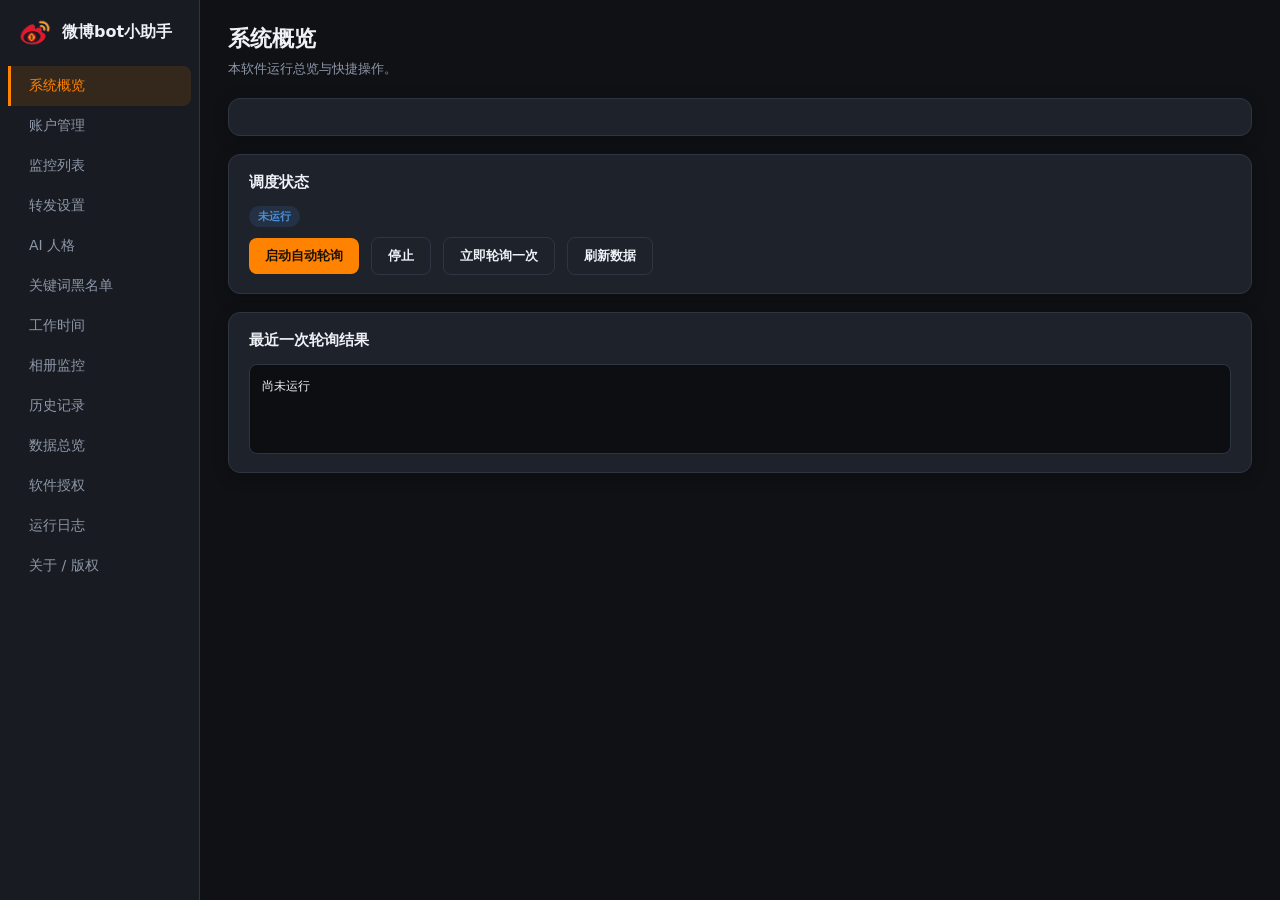
==== commit 74d45db9: "微博bot小助手" ====
--- a/ui/index.html
+++ b/ui/index.html
@@ -95,10 +95,18 @@
         <h3 data-page-node-id="2JqDtFX3VEJY2he3TC4LWj">已记录账户（<span id="accCount" data-page-node-id="JY1QOBingicmPADcLOI0jR">0</span>/5）</h3>
         <div class="row" style="margin-bottom:10px;" data-page-node-id="vnAPFfqEwDpXmjQQP8zJYC">
           <button class="ghost" onclick="checkAllAccounts()" data-page-node-id="texXyJBpV9okHQO5P4FjKC">检测全部账户</button>
-          <span class="muted" style="font-size:12px;" data-page-node-id="ChdLXLSD3ilusV8UNmI4jv">手动或自动（每 5 分钟）检测账户登录态与转发能力</span>
-        </div>
+          <label class="switch" style="transform:scale(.85); margin:0 2px 0 6px;" data-page-node-id="autoRenewSwitchWrap">
+            <input type="checkbox" id="autoRenewSwitch" onchange="saveAutoRenew()" data-page-node-id="autoRenewSwitch">
+            <span class="slider" data-page-node-id="autoRenewSlider"></span>
+          </label>
+          <span class="muted" style="font-size:12px;" data-page-node-id="autoRenewLabel">自动续期 Cookie（临近失效自动滑动延长）</span>
+          <span class="muted" style="font-size:12px;" data-page-node-id="ChdLXLSD3ilusV8UNmI4jv">手动或自动（每 5 分钟）检测：登录态 + 真实抓取 + 转发能力</span>
+        </div>
+        <p class="help" style="margin:0 0 10px;" data-page-node-id="accStatusHintNode">
+          状态说明：<b>正常</b>=能登录、能抓到微博、能转发；<b>Cookie失效</b>=登录态过期，需删除该账户后重新登录；<b>被风控</b>=请求被微博限流，请调大轮询间隔；<b>网络异常</b>=本机网络或接口超时。<b>Cookie 有效期</b>列由 Cookie 中的 ALF/SSOLoginState 时间戳预测「若不再活动，登录态何时失效」，临近（≤7 天）会标黄。<b>自动续期</b>开启后，软件会在每次成功请求时滑动延长 Cookie，并在临近失效时自动续期，无需频繁重登（亦可点「续期」手动触发）。
+        </p>
         <table data-page-node-id="DCNzcDn9V9qPGigMWjB6Xz">
-          <thead data-page-node-id="shryF0UBPBXkTG2TOeTYGw"><tr data-page-node-id="1LSfnF8Gcvb5uiCOvU3njk"><th data-page-node-id="F5oBU0qB9CWkvmt2cuJILT">昵称（备注）</th><th data-page-node-id="8X8JmZFa69JNusz0TE8GR9">添加时间</th><th data-page-node-id="g3HWSMjqFxzzfhnzOuHxHQ">最近使用</th><th data-page-node-id="1U4Y1NgJrTEgmDrsAD3uHs">状态</th><th data-page-node-id="0VBGsv2Mk3Ycln8sGozWAx">检测时间</th><th data-page-node-id="kLcx52uqrQW5zEG5IdsbGO">操作</th></tr></thead>
+          <thead data-page-node-id="shryF0UBPBXkTG2TOeTYGw"><tr data-page-node-id="1LSfnF8Gcvb5uiCOvU3njk"><th data-page-node-id="F5oBU0qB9CWkvmt2cuJILT">昵称（备注）</th><th data-page-node-id="8X8JmZFa69JNusz0TE8GR9">添加时间</th><th data-page-node-id="g3HWSMjqFxzzfhnzOuHxHQ">最近使用</th><th data-page-node-id="1U4Y1NgJrTEgmDrsAD3uHs">状态</th><th data-page-node-id="expCol">Cookie 有效期</th><th data-page-node-id="0VBGsv2Mk3Ycln8sGozWAx">检测时间</th><th data-page-node-id="kLcx52uqrQW5zEG5IdsbGO">操作</th></tr></thead>
           <tbody id="accList" data-page-node-id="eGSa67wmw8KLQzXXUURM2r"></tbody>
         </table>
       </div>
@@ -318,17 +326,37 @@
     <!-- 黑名单 -->
     <section class="view" id="view-blacklist" data-page-node-id="xNwLFVznBBRJSIYVSP0Z9j">
       <h2 data-page-node-id="UvembE3ofWiEKuC00HB27Q">关键词黑名单</h2>
-      <p class="sub" data-page-node-id="ScYg6E8mplixUFxI509Sih">转发内容或原微博中出现以下任意关键词时，跳过该条微博不转发。</p>
+      <p class="sub" data-page-node-id="ScYg6E8mplixUFxI509Sih">转发内容或原微博中出现以下任意关键词时，跳过该条微博不转发（不区分大小写）。支持一次粘贴多个、搜索定位与批量编辑。</p>
       <div class="card" data-page-node-id="dC5Uqx8m8CArkyl0Gt8Xpu">
+        <div class="bl-toolbar" data-page-node-id="blTb">
+          <div class="bl-stat">共 <b id="blCount">0</b> 个关键词<span id="blDirty" class="bl-dirty" style="display:none;">· 有未保存修改</span></div>
+          <input id="blSearch" class="bl-search" type="text" placeholder="搜索关键词…" oninput="drawChips()">
+          <button class="ghost small" onclick="toggleBlBulk()" title="用文本框批量粘贴 / 编辑整个列表">批量编辑</button>
+          <button class="ghost small" onclick="exportBlacklist()" title="导出为 txt（每行一个）">导出</button>
+          <button class="ghost small" onclick="clearBlacklist()" title="清空当前列表（需保存后生效）">清空</button>
+        </div>
+        <hr>
         <div class="row" data-page-node-id="7iuSDLlVVxnUWHAQlRvZ2K">
           <label class="field" style="flex:1;" data-page-node-id="ehjI1cjrg8n2wGX6NEY2et">
             新增关键词
-            <input id="blInput" placeholder="输入关键词后回车或点击添加" data-page-node-id="8B9Se9ezPRIVU5pwr4Yshj">
+            <input id="blInput" placeholder="回车添加；可用逗号 / 空格 / 分号分隔，一次添加多个" onkeydown="onBlInputKey(event)" data-page-node-id="8B9Se9ezPRIVU5pwr4Yshj">
           </label>
           <button onclick="addBlacklist()" data-page-node-id="R5dZdw2RF0EfOLgshU2Fwo">添加</button>
         </div>
+        <div class="mon-import-box" id="blBulkBox" style="display:none;">
+          <textarea id="blBulkText" rows="8" placeholder="每行一个关键词，也可用逗号 / 空格 / 分号分隔。确认后将按此内容重建整个列表（自动去重、去空行）。"></textarea>
+          <div class="row" style="margin-top:8px; gap:8px; align-items:center;">
+            <button class="small" onclick="submitBlBulk()">按此内容重建</button>
+            <button class="ghost small" onclick="toggleBlBulk()">取消</button>
+            <span class="muted" style="font-size:12px;">适合从别处整段粘贴，或从文件复制后一次性导入</span>
+          </div>
+        </div>
         <div class="chips" id="blChips" style="margin-top:12px;" data-page-node-id="VwkXQ1wJFROGxcs53Gd1wy"></div>
-        <button class="ghost" style="margin-top:12px;" onclick="saveBlacklist()" data-page-node-id="umpVXX20WOhnlrtIsM610W">保存黑名单</button>
+        <div class="bl-actions">
+          <button id="btnSaveBl" onclick="saveBlacklist()">保存黑名单</button>
+          <button class="ghost" onclick="renderBlacklist()">撤销更改</button>
+          <span class="muted" style="font-size:12px;">修改后需点击「保存黑名单」才会生效</span>
+        </div>
       </div>
     </section>
 
@@ -430,9 +458,9 @@
           <button class="ghost" id="btnHistFwd" onclick="switchHist('forwards')" data-page-node-id="xu88q2oupF86OcuxyuvBcK">转发记录</button>
           <span style="flex:1;" data-page-node-id="rEMI65JHv0mRooxOATMzGv"></span>
           <button class="ghost" onclick="repairHistoryImages()" title="按微博详情接口重新取真正的推文配图，覆盖此前误抓的表情包">修复历史图片</button>
-          <button class="ghost" onclick="exportSelected()" id="btnExportSel" disabled data-page-node-id="aFwQjAy3S5oqfN69NWsb9x">导出选中(<span id="selCount" data-page-node-id="w5QZvsftpOG2VVQ777yOAR">0</span>)</button>
-          <button class="ghost" onclick="exportFiltered()" data-page-node-id="VYOAWN1ONLZEJuwU2iKbY2">导出当前筛选</button>
-          <button class="ghost" onclick="exportAll()" data-page-node-id="wVxGghMuvxmh5cGgY7tSLD">导出全部(含图片)</button>
+          <button class="ghost" onclick="exportSelected()" id="btnExportSel" disabled title="导出为文件夹：数据文件 + 这些记录引用到的图片副本" data-page-node-id="aFwQjAy3S5oqfN69NWsb9x">导出选中(<span id="selCount" data-page-node-id="w5QZvsftpOG2VVQ777yOAR">0</span>)</button>
+          <button class="ghost" onclick="exportFiltered()" title="导出为文件夹：数据文件 + 筛选结果引用到的图片副本" data-page-node-id="VYOAWN1ONLZEJuwU2iKbY2">导出当前筛选</button>
+          <button class="ghost" onclick="exportAll()" title="导出为文件夹：JSON + CSV + 全部记录引用到的图片副本" data-page-node-id="wVxGghMuvxmh5cGgY7tSLD">导出全部(含图片)</button>
         </div>
         <div class="row" id="histFilters" data-page-node-id="nCJylOcIAvSPAfWunixeTr"></div>
       </div>
--- a/ui/style.css
+++ b/ui/style.css
@@ -194,6 +194,19 @@
   transition: .15s;
 }
 textarea { resize: vertical; min-height: 80px; line-height: 1.5; }
+
+/* 添加账户卡片：Cookie 输入框与「账户备注」输入框等高（约 38px），
+   去掉多行留白，压缩整卡纵向高度；长 Cookie 串支持横向滚动查看。 */
+#accCookie {
+  height: 38px;
+  min-height: 38px;
+  resize: none;
+  overflow-x: auto;
+  overflow-y: hidden;
+  white-space: nowrap;
+  padding: 9px 11px;
+  line-height: 1.3;
+}
 input:focus, select:focus, textarea:focus { outline: none; border-color: var(--accent); box-shadow: 0 0 0 3px rgba(255,130,0,.12); }
 button {
   background: var(--accent); color: #1a1205; border: none; border-radius: 8px;
@@ -235,6 +248,29 @@
 .tag.red { background: rgba(255,95,86,.14); color: var(--red); }
 .tag.yellow { background: rgba(245,196,81,.14); color: var(--yellow); }
 .tag.blue { background: rgba(74,144,217,.14); color: var(--accent-2); }
+.tag.amber { background: rgba(255,159,67,.16); color: #ff9f43; }
+.tag.ghost { background: rgba(255,255,255,.06); color: var(--text-dim); }
+
+/* 账户表：Cookie 有效期预测单元格 */
+.cookie-exp { font-size: 12px; line-height: 1.4; }
+.cookie-exp .ce-date { font-weight: 600; color: var(--text); }
+.cookie-exp .ce-remain { color: var(--text-dim); margin-top: 2px; }
+.cookie-exp.safe .ce-date { color: var(--green); }
+.cookie-exp.warn .ce-date { color: var(--yellow); }
+.cookie-exp.warn .ce-remain { color: var(--yellow); }
+.cookie-exp.expired .ce-date { color: var(--red); }
+.cookie-exp.expired .ce-remain { color: var(--red); font-weight: 600; }
+.cookie-exp.none .ce-date { color: var(--text-dim); font-weight: 400; }
+
+/* 监控页顶部账户健康横幅（v1.1.1：抓取失败根因直接可见） */
+.mon-alert {
+  font-size: 12px; line-height: 1.7; padding: 10px 12px;
+  border-radius: var(--radius-sm, 8px); margin: 0 0 12px;
+  border: 1px solid transparent;
+}
+.mon-alert.red { background: rgba(255,95,86,.12); border-color: rgba(255,95,86,.35); color: var(--red); }
+.mon-alert.amber { background: rgba(255,159,67,.12); border-color: rgba(255,159,67,.35); color: #ff9f43; }
+.mon-alert.ghost { background: rgba(255,255,255,.04); border-color: var(--border); color: var(--text-dim); }
 .muted { color: var(--text-dim); }
 .empty { color: var(--text-dim); padding: 28px; text-align: center; font-size: 13px; }
 
@@ -340,6 +376,27 @@
 .chip button { background: none; border: none; color: var(--red); padding: 0; font-size: 14px; cursor: pointer; }
 hr { border: none; border-top: 1px solid var(--border); margin: 16px 0; }
 
+/* 关键词黑名单：工具栏 / 统计 / 搜索 / 未保存提示 / 标签 */
+.bl-toolbar { display: flex; flex-wrap: wrap; gap: 10px; align-items: center; }
+.bl-stat { font-size: 12px; color: var(--text-dim); font-weight: 600; }
+.bl-stat b { color: var(--text); font-size: 15px; margin: 0 2px; }
+.bl-dirty { color: var(--yellow); margin-left: 2px; }
+.bl-search {
+  flex: 1; min-width: 160px; max-width: 300px;
+  background: var(--bg-input); color: var(--text);
+  border: 1px solid var(--border); border-radius: 8px;
+  padding: 7px 10px; font-size: 12px; font-family: inherit;
+}
+.bl-search:focus { outline: none; border-color: var(--accent); }
+.bl-chip { padding: 4px 6px 4px 10px; gap: 6px; }
+.bl-chip-idx { color: var(--text-dim); font-size: 11px; min-width: 12px; text-align: right; }
+.bl-actions {
+  display: flex; align-items: center; gap: 10px;
+  margin-top: 16px; flex-wrap: wrap;
+}
+/* 有未保存修改时，主按钮描边高亮提示 */
+button.dirty { box-shadow: 0 0 0 2px rgba(245, 196, 81, .38); }
+
 /* 分页 */
 #pageSize { padding: 5px 8px; min-height: 32px; }
 
